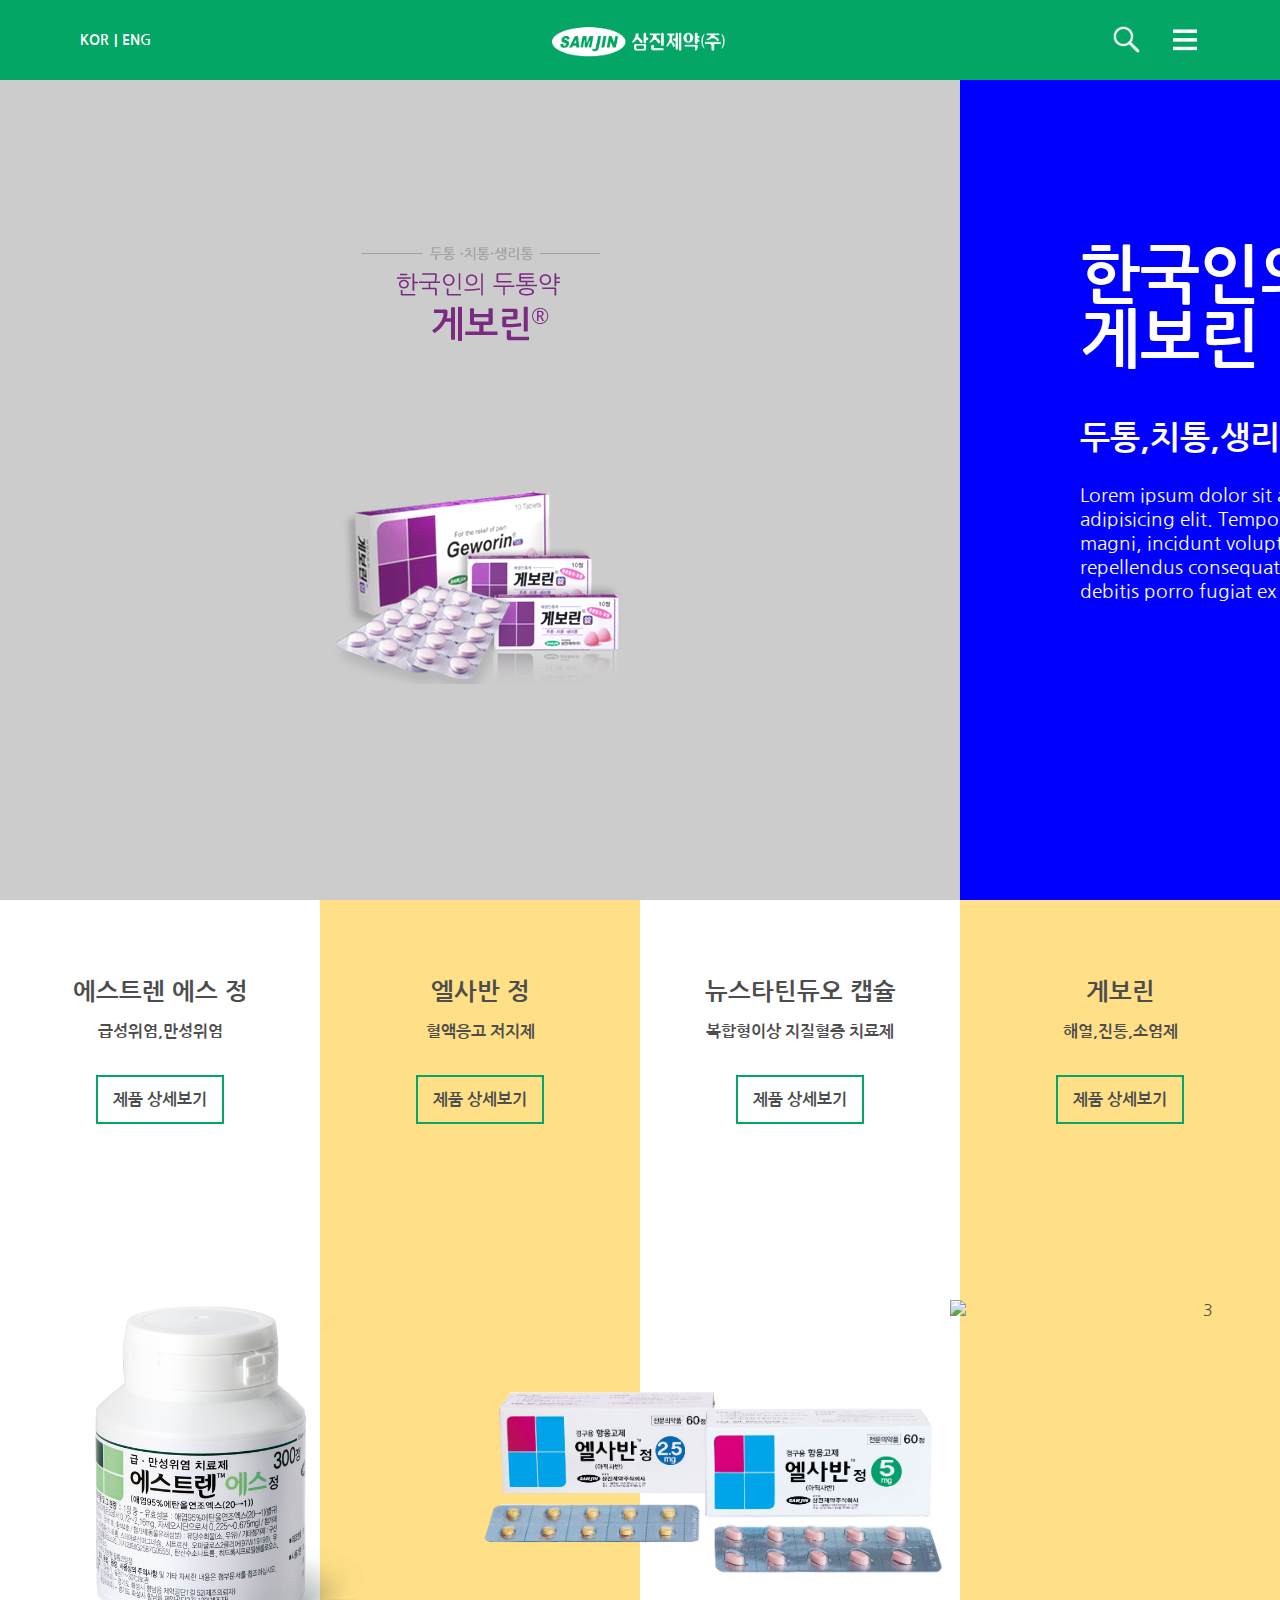
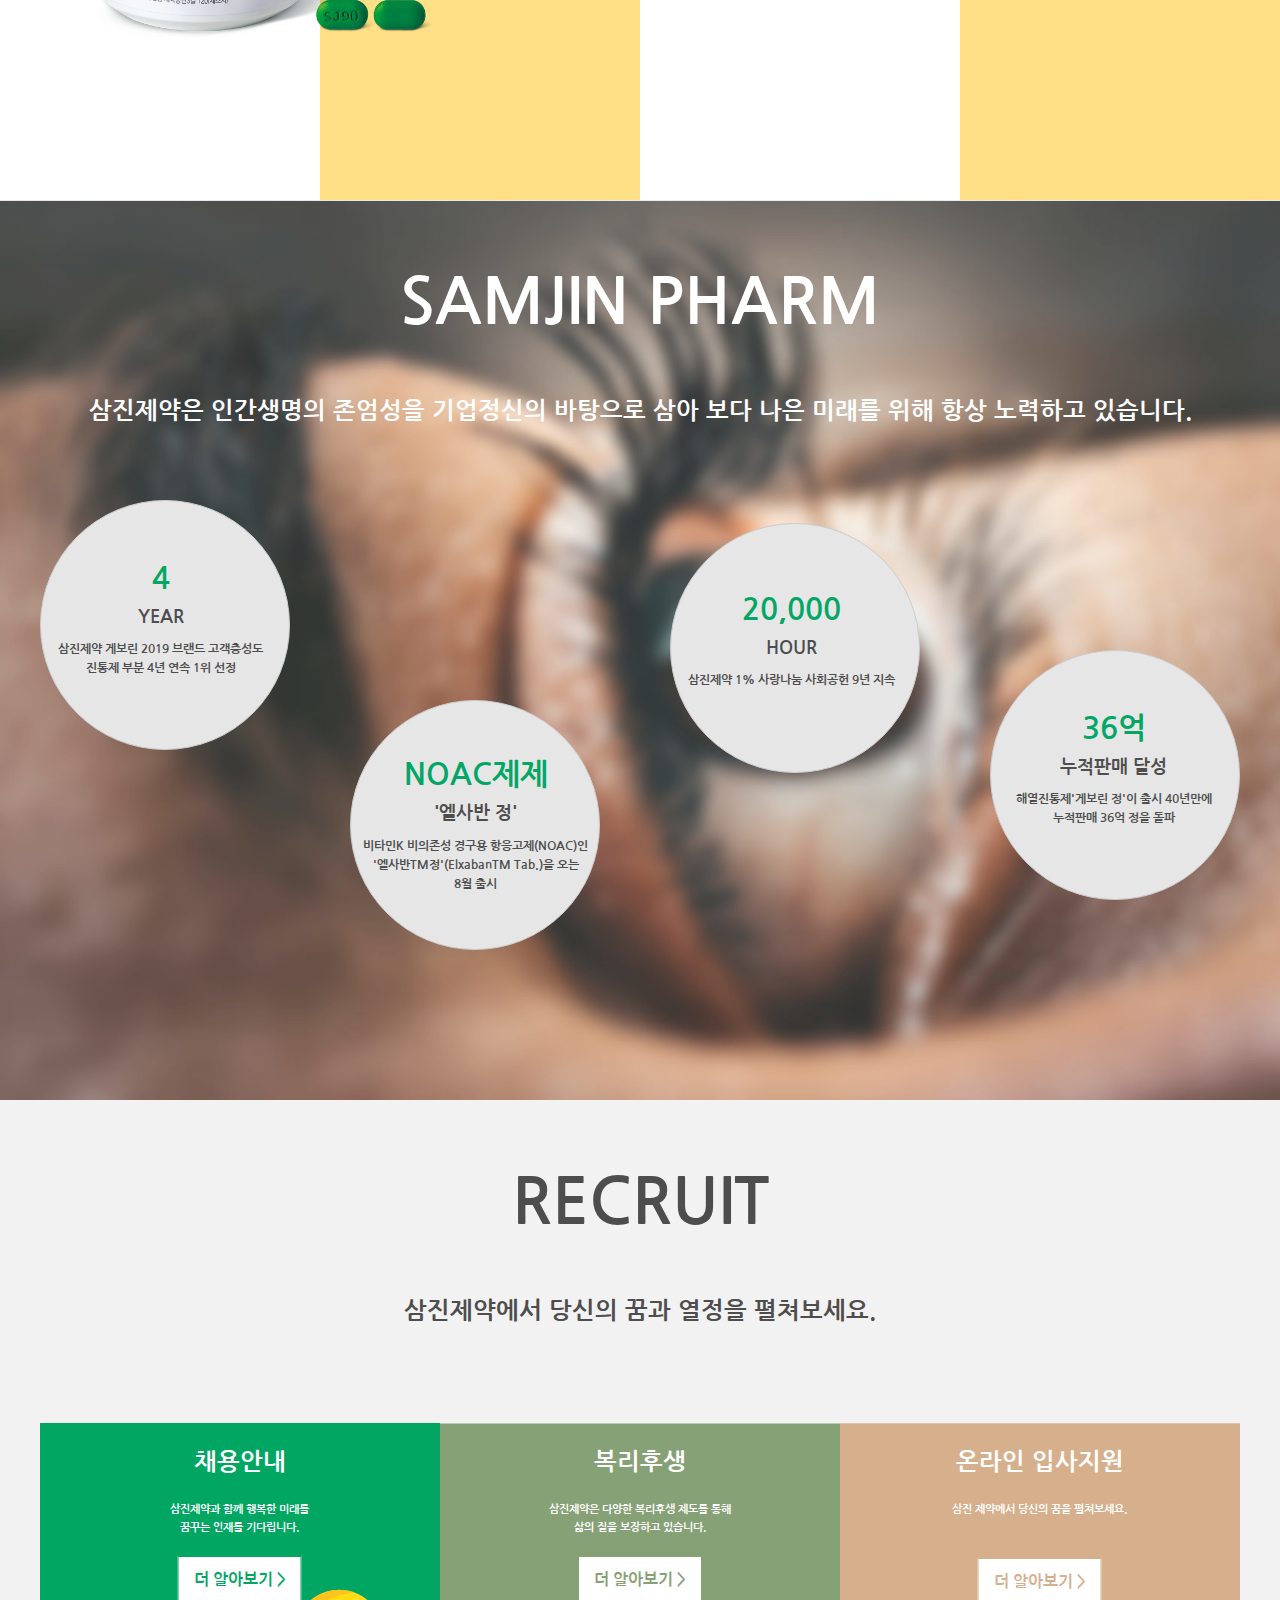
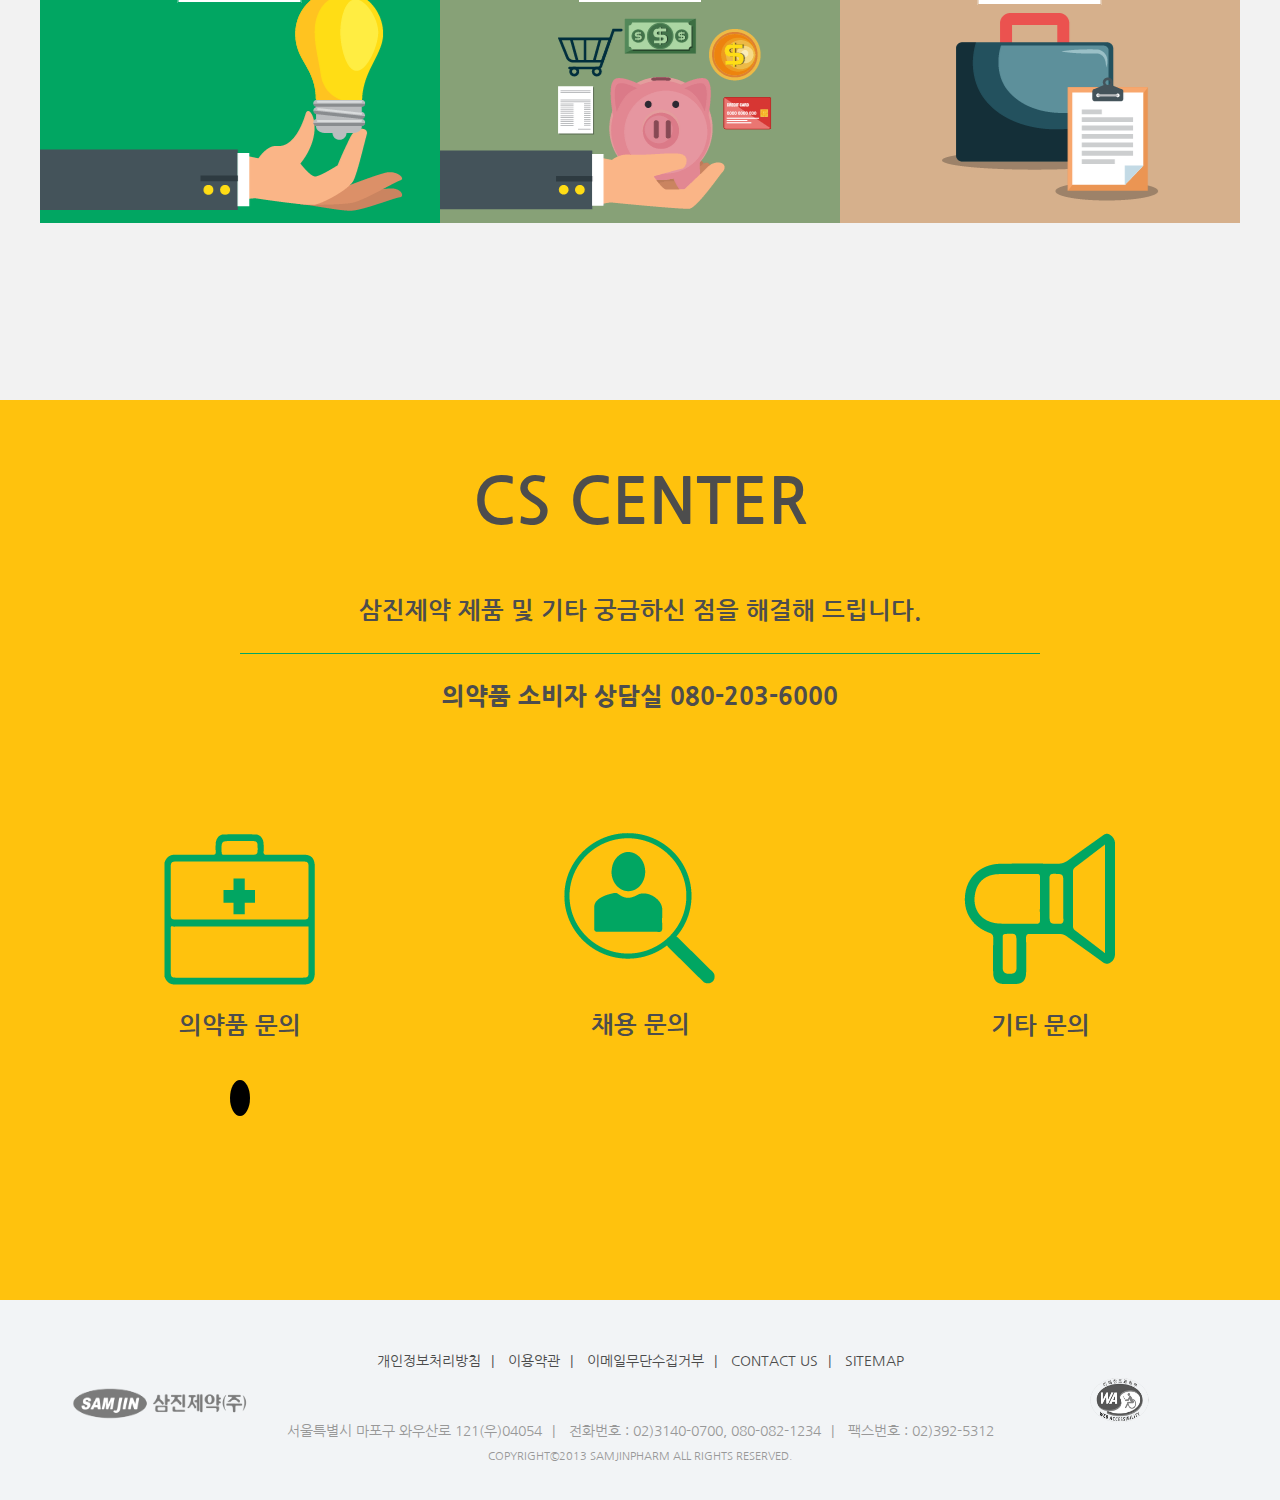
==== index.html @ c2581b31 "Add files via upload" ====
<!DOCTYPE html>
<html lang="en">

<head>
    <meta charset="UTF-8">
    <meta name="viewport" content="width=device-width, initial-scale=1.0">
    <meta http-equiv="X-UA-Compatible" content="ie=edge">
    <title>index.html</title>
    <!-- google font -->
    <link href="https://fonts.googleapis.com/css?family=Nanum+Gothic|Noto+Sans|Noto+Sans+KR&display=swap"
        rel="stylesheet">
    <!-- 외부 CSS -->
    <link rel="stylesheet" href="css/style.css">
    <link rel="stylesheet" href="css/bxslider.css">
    <!-- 제이쿼리 라이브러리 -->
    <script src="https://cdnjs.cloudflare.com/ajax/libs/jquery/3.4.1/jquery.min.js"></script>
    <!-- main.js -->
    <script src="js/main.js"></script>
    <!-- BX Slider -->
    <link rel="stylesheet" href="https://cdn.jsdelivr.net/bxslider/4.2.12/jquery.bxslider.css">
    <script src="https://cdn.jsdelivr.net/bxslider/4.2.12/jquery.bxslider.min.js"></script>
</head>

<body>
    <!-- header & nav -->
    <header>
        <a href="index.html"><img src="images/header-logo.png" alt="logo"></a>
        <button class="menu-btn"><img src="images/menu-icon.png" alt=""></button>
        <button class="find-btn">
           <img src="images/find.png" alt="find">
        </button>
        <ul class="lang">
            <li><a href="#">KOR</a><span>|</span></li>
            <li><a href="#">ENG</a></li>
        </ul>
    </header>
    <div class="searchtop">
				<p class="searchtop-container">
					<span class="inp">
                        <input 
                        type="text" 
                        name="goods_search_word" 
                        id="goods_search_word" 
                        class="input_txt" 
                        placeholder="검색할 제품명을 입력해 주세요." 
                        onkeyup="enters(function(){ topGoodsSearch(); })"
                        >
                    </span>
					<button class="btn" onclick="topGoodsSearch()">
						<img src="images/search.png" alt="검색" class="img-pc">
					</button>
                    <button class="close" onclick="headSearchFn.close();"><img src="images/close.png" alt="닫기">
                    </button>
				</p>
			</div>
		</div>
    <div class="hold">
        <nav id="main-menu">
            <ul class="depth1">
                <li>
                    <a href="#">기업정보</a>
                    <ul class="depth2">
                        <li><a href="about.html">기업소개</a></li>
                        <li><a href="#">회사연혁</a></li>
                        <li><a href="location.html">위치안내</a></li>
                        <li><a href="#">투자정보</a></li>
                        <li><a href="#">윤리경영</a></li>
                    </ul>
                </li>
                <li>
                    <a href="#">제품정보</a>
                    <ul class="depth2">
                        <li><a href="product.html">제품</a></li>
                        <li><a href="#">신제품소개</a></li>
                        <li><a href="#">효능별제품안내</a></li>
                    </ul>
                </li>
                <li>
                    <a href="#">연구개발</a>
                    <ul class="depth2">
                        <li><a href="#">연구소 소개</a></li>
                        <li><a href="#">연구소 조직</a></li>
                        <li><a href="#">R&D비전</a></li>
                        <li><a href="#">R&D Pipeline</a></li>
                        <li><a href="#">주요연구성과</a></li>
                    </ul>
                </li>
                <li>
                    <a href="#">인재채용</a>
                    <ul class="depth2">
                        <li><a href="#">채용제도</a></li>
                        <li><a href="#">채용뉴스</a></li>
                        <li><a href="#">입사지원</a></li>
                        <li><a href="#">입사지원도우미</a></li>
                        <li><a href="#">전형결과확인</a></li>
                    </ul>
                </li>
                <li>
                    <a href="#">고객센터</a>
                    <ul class="depth2">
                        <li><a href="#">FAQ</a></li>
                        <li><a href="customer.html">고객지원센터</a></li>
                        <li><a href="#">뉴스</a></li>
                        <li><a href="#">공지사항</a></li>
                    </ul>
                </li>
            </ul>
        </nav>
    </div>
    <section id="visual">
        <div class="slider">
          <div>
            <div class="left1">
                <div class="top-img1">
                    <img src="images/게보린txt.png" alt="1">
                </div>
                <div class="bottom-img1">
                    <img src="images/게보린.png" alt="2">
                </div>
            </div>
            <div class="right1">
                <div class="right1-txt1">
                <h1>한국인의 두통약 게보린</h1>
                <h2>두통,치통,생리통</h2>
                <p>Lorem ipsum dolor sit amet consectetur   <br> adipisicing elit. Tempore a dolores consequuntur <br>magni, incidunt voluptatem qui excepturi quos<br> repellendus consequatur officia delectus <br>debitis porro fugiat ex totam aliquam at vel?</p>
                </div>
            </div>
          </div>
          <div>
            <div class="left2">
                <div class="top-img2">
                <img src="images/게보린txt.png" alt="1">
                </div>
                <div class="bottom-img2">
                <img src="images/게보린.png" alt="2">
                </div>
            </div>
            <div class="right2">
                <div class="right2-txt2">
                <h1>한국인의 두통약 게보린</h1>
                <h2>두통,치통,생리통</h2>
                <p>Lorem ipsum dolor sit amet consectetur   <br> adipisicing elit. Tempore a dolores consequuntur <br>magni, incidunt voluptatem qui excepturi quos<br> repellendus consequatur officia delectus <br>debitis porro fugiat ex totam aliquam at vel?</p>
                </div>
            </div>
          </div>
          <div>
            
          </div>
        </div>
      </section>

    <!-- content1 -->

    <section id="content1">
        <div class="content1-item1">
            <h4>에스트렌 에스 정</h4>
            <p>급성위염,만성위염</p>
            <a href="#">제품 상세보기</a>
            <img src="images/에스트렌 에스 정 제품사진.png" alt="1">
        </div>
        <div class="content1-item2">
            <h4>엘사반 정</h4>
            <p>혈액응고 저지제</p>
            <a href="#">제품 상세보기</a>
            <img src="images/엘사반.png" alt="2">
            <div class="content1-bg"></div>
        </div>
        <div class="content1-item3">
            <h4>뉴스타틴듀오 캡슐</h4>
            <p>복합형이상 지질혈증 치료제</p>
            <a href="#">제품 상세보기</a>
            <img src="images/뉴스타틴듀오 패키지.png" alt="3">
        </div>
        <div class="content1-item4">
            <h4>게보린</h4>
            <p>해열,진통,소염제</p>
            <a href="#">제품 상세보기</a>
            <img src="images/게보린.png" alt="4">
            <div class="content1-bg"></div>
        </div>
    </section>

    <!-- content2 -->

    <div class="content2-bg"></div>
    <section id="content2">
        <h1>SAMJIN PHARM</h1>
        <p>삼진제약은 인간생명의 존엄성을 기업정신의 바탕으로 삼아 보다 나은 미래를 위해 항상 노력하고 있습니다.</p>
        <div class="content2-box1">
            <div class="content2-box1-txt">
                <p class="main-txt">4</p>
                <p class="sub-txt">YEAR</p>
                <p><small>삼진제약 게보린 2019 브랜드 고객충성도<br>
                진통제 부분 4년 연속 1위 선정</small></p>
            </div>
        </div>
        <div class="content2-box2">
            <div class="content2-box2-txt">
                <p class="main-txt">NOAC제제</p>
                <p class="sub-txt">'엘사반 정'</p>
                <p><small>비타민K 비의존성 경구용 항응고제(NOAC)인<br>
                '엘사반TM정'(ElxabanTM Tab.)을 오는<br>
                8월 출시</small></p>
            </div>
        </div>
        <div class="content2-box3">
            <div class="content2-box3-txt">
                <p class="main-txt">20,000</p>
                <p class="sub-txt">HOUR</p>
                <p><small>삼진제약 1% 사랑나눔 사회공헌 9년 지속</small></p>
            </div>
        </div>
        <div class="content2-box4">
            <div class="content2-box4-txt">
                <p class="main-txt">36억</p>
                <p class="sub-txt">누적판매 달성</p>
                <p><small>해열진통제'게보린 정'이 출시 40년만에<br>
                누적판매 36억 정을 돌파</small></p>
            </div>
        </div>
        <!-- <div class="content2-line">
            <p style="width: 300px; top:300px; left: 400px; transform:rotate(-150deg);"><span style="width: 100%;"></span></p>
            <p><span></span></p>
            <p><span></span></p>
        </div> -->
    </section>

    <!-- content3 -->

    <section id="content3">
        <div class="content3-container">
            <h1>RECRUIT</h1>
            <p>삼진제약에서 당신의 꿈과 열정을 펼쳐보세요.</p>
            <div class="content3-box">
                <div class="content3-box1">
                    <div class="content3-box1-bg"></div>
                    <div class="content3-box1-txt">
                        <h3>채용안내</h3>
                        <p>삼진제약과 함께 행복한 미래를<br>
                        꿈꾸는 인재를 기다립니다.</p>
                        <a href="#">더 알아보기 ></a>
                    </div>
                </div>
                <div class="content3-box2">
                    <div class="content3-box2-bg"></div>
                    <div class="content3-box2-txt">
                        <h3>복리후생</h3>
                        <p>삼진제약은 다양한 복리후생 제도를 통해<br>
                        삶의 질을 보장하고 있습니다.</p>
                        <a href="#">더 알아보기 ></a>
                    </div>
                </div>
                <div class="content3-box3">
                    <div class="content3-box3-bg"></div>
                    <div class="content3-box3-txt">
                        <h3>온라인 입사지원</h3>
                        <p>삼진 제약에서 당신의 꿈을 펼쳐보세요.</p>
                        <a href="#">더 알아보기 ></a>
                    </div>
                </div>
            </div>
        </div>
    </section>

    <!-- content4 -->

    <section id="content4">
        <div class="content4-container">
            <h1>CS CENTER</h1>
            <p>삼진제약 제품 및 기타 궁금하신 점을 해결해 드립니다.</p>
            <div class="line"></div>
            <p><strong>의약품 소비자 상담실 080-203-6000</strong></p>
            <div class="content4-icons">
            <div class="content4-icon1">
                <img src="images/content4-img1.png" alt="icon1">
                <h2>의약품 문의</h2>
                <a href="#"></a>
            </div>
            <div class="content4-icon2">
                <img src="images/content4-img2.png" alt="icon2">
                <h2>채용 문의</h2>
                <a href="#"></a>
            </div>
            <div class="content4-icon3">
                <img src="images/content4-img3.png" alt="icon3">
                <h2>기타 문의</h2>
                <a href="#"></a>
            </div>
            </div>
        </div>
    </section>
    <!-- footer -->
    <footer>
        <img class="footer-logo" src="images/footer-logo.png" alt="">
        <div class="footer-link">
            <ul>
                <li><a href="#">개인정보처리방침</a><span>|</span></li>
                <li><a href="#">이용약관</a><span>|</span></li>
                <li><a href="#">이메일무단수집거부</a><span>|</span></li>
                <li><a href="#">CONTACT US</a><span>|</span></li>
                <li><a href="#">SITEMAP</a></li>
            </ul>
            <div class="footer-info">
                <ul>
                    <li>서울특별시 마포구 와우산로 121(우)04054<span>|</span></li>
                    <li>전화번호 : 02)3140-0700, 080-082-1234<span>|</span></li>
                    <li>팩스번호 : 02)392-5312</li>
                </ul>
            </div>
            <p class="footer-copy">COPYRIGHT©2013 SAMJINPHARM ALL RIGHTS RESERVED.</p>
            <img class="footer-web" src="images/web.png" alt="">
    </footer>
    
</body>

</html>
---- css/style.css ----
/* style.css */
/*
font-family: 'Nanum Gothic', sans-serif;
font-family: 'Noto Sans KR', sans-serif;
font-family: 'Noto Sans', sans-serif;
*/
/*
font-color : #4d4d4d;
*/
/*
main-color : #03a665;
sub-color : #ffc20d;
*/

/* 초기화 코드 */
* {
    margin: 0;
    padding: 0;
    box-sizing: border-box;
}
html, body {
    font-family: 'Nanum Gothic', sans-serif;
    font-size: 100%;
    color: #4d4d4d;
    box-sizing: border-box;
    -webkit-font-smoothing: antialiased;
}
ul {
    list-style-type: none;
}
a {
    text-decoration: none;
    color: #4d4d4d;
}

/* header */
header {
    width: 100%;
    height: 80px;
    background: #03a665;
    position: sticky;
    top: 0;
    z-index: 100;
}
header a img {
    position: absolute;
    width: 200px;
    height: 50px;
    left: 50%; top: 15px;
    transform: translateX(-50%);
}
header .find-btn{
    position: absolute;
    right: 140px; top: 25px;
    border: none;
    background: none;
    outline: none;
}
header .find-btn img {
    width: 28px;
    height: 28px;
}
header .menu-btn {
    position: absolute;
    right: 80px; top: 25px;
    border: none;
    background: none;
    outline: none;
}
header .menu-btn img {
    width: 30px;
    height: 30px;
}
header .lang {
    position: absolute;
    top: 50%; left: 80px;
    transform: translateY(-50%);
}
header .lang li {
    font-weight: bold;
    font-size: 14px;
    float: left;
}
header .lang li a {
    color: white;
}

header .lang span {
    padding: 0 5px;
    color: white;
}

/* find 영역 */
.searchtop{
    width: 100%;
    height: 120px;
    opacity: 0;
    height: 0;
    transition: 0.5s;
    overflow: hidden;
    background: #fff;
    position: fixed;
    top: 80px;
    z-index: 99;
    padding: 20px;
}
.searchtop.show{
    opacity: 1;
    height: 120px;
    transition: 0.5s;
}
.searchtop-container{
    position: relative;
    width: 800px;
    height: 80px;
    margin: 0 auto;
    /* border: 1px solid red; */
}
.inp{
    display: inline-block;
    width: 800px;
    height: 80px;
    border: 1px solid #03A665;
    box-sizing: border-box;
}
.inp input{
    width: 600px;
    height: 78px;
    border: none;
    font-size: 1.5em;
    padding-left: 50px;
    outline: none;
}
.btn{
    position: absolute;
    right: 80px; 
    top: 50%; transform: translateY(-50%);
    border: none;
    background: none;
    outline: none;
}
.close{
    position: absolute;
    right: 30px;
    top: 50%; transform: translateY(-50%);
    border: none;
    background: none;
    outline: none;
}
button img{
    width: 30px;
    height: 30px;
}
/* main-menu */

.hold {
    width: 100%;
    height: 300px;
    border-bottom: 1px solid rgba(0,0,0,0.2);
    opacity: 0;
    height: 0;
    transition: 0.5s;
    overflow: hidden;
    background: #fff;
    position: fixed;
    top: 80px;
    z-index: 99;
}
.hold.show {
    /* display: block; */
    opacity: 1;
    height: 300px;
    transition: 0.5s;
    border-bottom: 1px solid rgba(0, 0, 0, 0.2);
}
#main-menu {
    width: 100%;
    height: 80px;
    margin: 0 auto;
    border-bottom: 1px solid rgba(0, 0, 0, 0.2);
}
#main-menu .depth1 {
    width: 1200px;
    height: 80px;
    margin: 0 auto;
    padding-top: 25px;
}
#main-menu .depth1 > li{
    float: left;
    width: 20%;
    height: 80px;
    text-align: center;
    font-weight: bold;
}
#main-menu .depth1 > li > a {
    font-size: 20px;
    font-family: 'Noto Sans KR', sans-serif;
}
#main-menu .depth1 > li > a:hover {
    border-bottom: 2px solid #03a665;
}


#main-menu .depth2 {
    height: 220px;
    margin-top: 25px;
    border-left: 1px solid rgba(0, 0, 0, 0.2);
    border-right: 1px solid rgba(0, 0, 0, 0.2);
}
#main-menu .depth2:nth-child(2) {
    border-right: none;
}
#main-menu .depth1 li:last-child .depth2 {
    border-right: 1px solid rgba(0, 0, 0, 0.2);
}


#main-menu .depth2 li a {
    font-size: 14px;
    font-weight: normal;
    display: block;
    padding: 5px 0;
}
#main-menu .depth2 li:first-child {
    padding-top: 20px;
}
#main-menu .depth2 li a:hover {
    color: #03a665;
    font-weight: bold;
}

/* visual */
#visual{
    position: relative;
    width: 100%;
    height: 820px;
    /* border: 1px solid red; */
}
.slider{
    position: relative;
    width: 1920px;
    height: 820px;
}
.slider div{
    width: 50%;
    height: 820px;
}
/* visual영역 첫번째 div */
.left1{
    position: absolute;
    left: 0; top: 0;
    width: 50%;
    height: 820px;
    background: #ccc;
    text-align: center;
}
.right1{
    position: absolute;
    right: 0; top: 0;
    width: 50%;
    height: 820px;
    background: red;
    text-align: left;
}
.top-img1{
    position: absolute;
    top: 20%; transform: translateY(-20%);
    left: 50%; transform: translateX(-50%);
    animation-duration: 2s;
    animation-name: top-img1;
    animation-direction: alternate;
}
@keyframes top-img1 {
    from {
        left: 40%; transform: translateX(-40%);
      opacity: 0; 
    }
  
    to {
        left: 50%; transform: translateX(-50%);
      opacity: 1;
    }
  }
.bottom-img1{
    position: absolute;
    top: 50%; transform: translateY(-50%);
    left: 50%; transform: translateX(-50%);
    animation-duration: 2s;
    animation-name: bottom-img1;
    animation-direction: alternate;
}
@keyframes bottom-img1 {
    from {
        left: 60%; transform: translateX(-60%);
      opacity: 0; 
    }
  
    to {
        left: 50%; transform: translateX(-50%);
      opacity: 1;
    }
  }
.right1-txt1{
    position: absolute;
    top: 20%; transform: translateY(-20%);
    left: 25%; transform: translateX(-25%);
}
.right1-txt1 h1{
    font-size: 4em;
    color: white;
    margin-bottom: 50px;
    animation-duration: 2s;
    animation-name: right1-txtk1;
    animation-direction: alternate;
}
@keyframes right1-txtk1 {
    from {
        top: 50%; transform: translateY(-50%);
      opacity: 0; 
    }
  
    to {
      opacity: 1;
    }
  }
.right1-txt1 h2{
    font-size: 2em;
    color: white;
    margin-bottom: 30px;
    animation-duration: 2s;
    animation-name: right1-txtk2;
    animation-direction: alternate;
}
@keyframes right1-txtk2 {
    from {
        top: -50%; transform: translateY(50%);
      opacity: 0; 
    }
  
    to {
      opacity: 1;
    }
  }
.right1-txt1 p{
    font-size: 1.2em;
    color: white;
    animation-duration: 2s;
    animation-name: right1-txtk3;
    animation-direction: alternate;
}
@keyframes right1-txtk3 {
    from {
        top: -50%; transform: translateY(50%);
      opacity: 0; 
    }
  
    to {
      opacity: 1;
    }
  }

/* visual영역 2번째 div */
.left2{
    position: absolute;
    left: 0; top: 0;
    width: 50%;
    height: 820px;
    background: #ccc;
    text-align: center;
}
.right2{
    position: absolute;
    right: 0; top: 0;
    width: 50%;
    height: 820px;
    background: blue;
    text-align: left;
}
.top-img2{
    position: absolute;
    top: 20%; transform: translateY(-20%);
    left: 50%; transform: translateX(-50%);
    animation-duration: 2s;
    animation-name: top-img2;
    animation-direction: alternate;
}
@keyframes top-img2 {
    from {
        left: 40%; transform: translateX(-40%);
      opacity: 0; 
    }
  
    to {
        left: 50%; transform: translateX(-50%);
      opacity: 1;
    }
  }
.bottom-img2{
    position: absolute;
    top: 50%; transform: translateY(-50%);
    left: 50%; transform: translateX(-50%);
    animation-duration: 2s;
    animation-name: bottom-img2;
    animation-direction: alternate;
}
@keyframes bottom-img2 {
    from {
        left: 60%; transform: translateX(-60%);
      opacity: 0; 
    }
  
    to {
        left: 50%; transform: translateX(-50%);
      opacity: 1;
    }
  }
.right2-txt2{
    position: absolute;
    top: 20%; transform: translateY(-20%);
    left: 25%; transform: translateX(-25%);
}
.right2-txt2 h1{
    font-size: 4em;
    color: white;
    margin-bottom: 50px;
    animation-duration: 2s;
    animation-name: right2-txtk1;
    animation-direction: alternate;
}
@keyframes right2-txtk1 {
    from {
        top: 50%; transform: translateY(-50%);
      opacity: 0; 
    }
  
    to {
      opacity: 1;
    }
  }
.right2-txt2 h2{
    font-size: 2em;
    color: white;
    margin-bottom: 30px;
    animation-duration: 2s;
    animation-name: right2-txtk2;
    animation-direction: alternate;
}
@keyframes right2-txtk2 {
    from {
        top: -50%; transform: translateY(50%);
      opacity: 0; 
    }
  
    to {
      opacity: 1;
    }
  }
.right2-txt2 p{
    font-size: 1.2em;
    color: white;
    animation-duration: 2s;
    animation-name: right1-txtk3;
    animation-direction: alternate;
}
@keyframes right1-txtk3 {
    from {
        top: -50%; transform: translateY(50%);
      opacity: 0; 
    }
  
    to {
      opacity: 1;
    }
  }
/* content1 */
#content1{
    position: relative;
    display: flex;
    width: 100%;
    height: 900px;
}
#content1 h4{
    font-size: 1.5em;
    margin-bottom: 20px;
}
#content1 p{
    font-weight: bold;
    margin-bottom: 50px;
}
#content1 a{
    border: 2px solid #03A665;
    padding: 15px;
    font-weight: bold;
}
#content1 a:hover{
    background: #03A665;
    color: white;
}
.content1-item1{
    text-align: center;
    width: 25%;
    padding-top: 80px;
}
.content1-item2{
    text-align: center;
    width: 25%;
    padding-top: 80px;
    /* background: #FFC20D; */
}
.content1-item3{
    text-align: center;
    width: 25%;
    padding-top: 80px;
}
.content1-item4{
    text-align: center;
    width: 25%;
    padding-top: 80px;
    /* background: #FFC20D; */
}
#content1 .content1-bg{
    position: absolute;
    background: #FFC20D;
    opacity: 0.5;
    top: 0;
    width: 25%;
    height: 900px;
    z-index: -1;
}
.content1-item1 img{
    position: absolute;
    left: -50px; top: 350px;
    width: 600px;
    transform: scale(1);
    transition: all .3s linear;
}
.content1-item2 img{
    position: absolute;
    left: 460px; top: 450px;
    width: 500px;
    transform: scale(1);
    transition: all .3s linear;
}
.content1-item3 img{
    position: absolute;
    left: 950px; top: 400px;
    width: 500px;
    transform: scale(1);
    transition: all .3s linear;
}
.content1-item4 img{
    position: absolute;
    left: 1500px; top: 470px;
    width: 350px;
    transform: scale(1);
    transition: all .3s linear;
}
.content1-item1 img:hover{
    transform: scale(1.2);
    transition: all .3s linear;
}
.content1-item2 img:hover{
    transform: scale(1.2);
    transition: all .3s linear;
}
.content1-item3 img:hover{
    transform: scale(1.2);
    transition: all .3s linear;
}
.content1-item4 img:hover{
    transform: scale(1.2);
    transition: all .3s linear;
}
/* content2 */
.content2-bg{
    position: absolute;
    background-image: url(../images/content2-img.jpg);
    background-size: cover;
    width: 100%;
    height: 900px;
    opacity: 0.8;
}
#content2{
    position: relative;
    width: 1200px;
    height: 900px;
    margin: 0 auto;
    text-align: center;
}
#content2 h1{
    padding-top: 70px;
    margin-bottom: 65px;
    font-size: 4em;
    color: white;
}
#content2 > p{
    font-size: 1.5em;
    font-weight: bold;
    margin-bottom: 100px;
    color: white;
}
#content2 .main-txt{
    font-size: 30px;
    font-weight: bold;
}
.main-txt{
    color: #03A665;
}
#content2 .sub-txt{
    font-size: 18px;
    margin-bottom: 10px;
    font-weight: bold;
}
#content2 small{
    font-size: 12px;
    margin-top: 20px;
    font-weight: bold;
}
.content2-box1{
    animation-duration: 3s;
    animation-name: slidein1;
    animation-direction: alternate;
    position: absolute;
    width: 250px;
    height: 250px;
    left: 0; top: 300px;
    border: 1px solid #ccc;
    border-radius: 50%;
    transform: scale(1);
    transition: all .3s linear;
    background: rgba(230, 230, 230, 1);
}
@keyframes slidein1 {
    from {
      opacity: 0; 
    }
  
    to {
      opacity: 1;
    }
  }
.content2-box1:hover{
    transform: scale(1.1);
    transition: all .3s linear;
    background-color: #FFC20D;
    color: white;
}
.content2-box2{
    animation-duration: 4s;
    animation-name: slidein2;
    animation-direction: alternate;
    position: absolute;
    width: 250px;
    height: 250px;
    left: 310px; top: 500px;
    border: 1px solid #ccc;
    border-radius: 50%;
    transform: scale(1);
    transition: all .3s linear;
    background: rgba(230, 230, 230, 1);
}
@keyframes slidein2 {
    from {
      opacity: 0; 
    }
  
    to {
      opacity: 1;
    }
  }
.content2-box2:hover{
    transform: scale(1.1);
    transition: all .3s linear;
    background-color: #FFC20D;
    color: white;
}
.content2-box3{
    animation-duration: 6s;
    animation-name: slidein3;
    animation-direction: alternate;
    position: absolute;
    width: 250px;
    height: 250px;
    left: 630px;
    border: 1px solid #ccc;
    border-radius: 50%;
    transform: scale(1);
    transition: all .3s linear;
    background: rgba(230, 230, 230, 1);
}
@keyframes slidein3 {
    from {
      opacity: 0; 
    }
  
    to {
      opacity: 1;
    }
  }
.content2-box3:hover{
    transform: scale(1.1);
    transition: all .3s linear;
    background-color: #FFC20D;
    color: white;
}
.content2-box4{
    animation-duration: 7s;
    animation-name: slidein4;
    animation-direction: alternate;
    position: absolute;
    width: 250px;
    height: 250px;
    left: 950px; top: 450px;
    border: 1px solid #ccc;
    border-radius: 50%;
    transform: scale(1);
    transition: all .3s linear;
    background: rgba(230, 230, 230, 1);
}
@keyframes slidein4 {
    from {
      opacity: 0; 
    }
  
    to {
      opacity: 1;
    }
  }
.content2-box4:hover{
    transform: scale(1.1);
    transition: all .3s linear;
    background-color: #FFC20D;
    color: white;
}
.content2-box1-txt{
    position: absolute;
    top: 45%; transform: translateY(-45%);
    left: 7%;
    line-height: 1.2;
    /* background: #ccc; */
}
.content2-box2-txt{
    position: absolute;
    top: 50%; transform: translateY(-50%);
    left: 5%;
    line-height: 1.2;
    /* background: #ccc; */
}
.content2-box3-txt{
    position: absolute;
    top: 45%; transform: translateY(-45%);
    left: 7%;
    line-height: 1.2;
    /* background: #ccc; */
}
.content2-box4-txt{
    position: absolute;
    top: 45%; transform: translateY(-45%);
    left: 10%;
    line-height: 1.2;
    /* background: #ccc; */
}
.main-txt{
    margin-bottom: 10px;
}
/* #content2 .content2-line p{
    position: absolute;
    height: 1px;
} */
/* content3 */
#content3{
    width: 100%;
    height: 900px;
    background: #F2F2F2;
}
#content3 .content3-container{
    width: 1200px;
    height: 900px;
    margin: 0 auto;
    text-align: center;
}
.content3-container h1{
    padding-top: 70px;
    margin-bottom: 65px;
    font-size: 4em;
    /* color: white; */
}
.content3-container > p{
    font-size: 1.5em;
    font-weight: bold;
    margin-bottom: 100px;
    /* color: white; */
}
.content3-box{
    position: relative;
    width: 1200px;
    margin: 0 auto;
    text-align: center;
    background: #ccc;
}
#content3 h3{
    font-size: 1.5em;
    margin-bottom: 20px;
    color: white;
    font-weight: bold;
}
.content3-box p{
    margin-bottom: 30px;
    font-size: 0.7em;
    color: white;
    font-weight: bold;
}
.content3-box3-txt p{
    margin-bottom: 50px;
}
.content3-box1-txt a{
    padding: 15px;
    border: 1px solid #03A665;
    background: rgba(255, 255, 255, 1);
    color: #03A665;
    font-weight: bold;
}
.content3-box2-txt a{
    padding: 15px;
    border: 1px solid #87A177;
    background: rgba(255, 255, 255, 1);
    color: #87A177;
    font-weight: bold;
}
.content3-box3-txt a{
    padding: 15px;
    border: 1px solid #D6B08C;
    background: rgba(255, 255, 255, 1);
    color: #D6B08C;
    font-weight: bold;
}
.content3-box1-txt a:hover{
    color: white;
    background: #03A665;
    border: 1px solid white;
}
.content3-box2-txt a:hover{
    color: white;
    background: #87A177;
    border: 1px solid white;
}
.content3-box3-txt a:hover{
    color: white;
    background: #D6B08C;
    border: 1px solid white;
}
.content3-box1{
    position: absolute;
    left: 0%;
    width: 33.33%;
    height: 400px;
}
.content3-box2{
    position: absolute;
    left: 33.33%;
    width: 33.33%;
    height: 400px;
}
.content3-box3{
    position: absolute;
    left: 66.66%;
    width: 33.33%;
    height: 400px;
}
.content3-box1-bg{
    width: 100%;
    height: 400px;
    background-image: url('../images/Artboard 17-8.png');
}
.content3-box2-bg{
    width: 100%;
    height: 400px;
    background-image: url('../images/Artboard 17 copy-8.png');
}
.content3-box3-bg{
    width: 100%;
    height: 400px;
    background-image: url('../images/Artboard 17 copy 2-8.png');
}
.content3-box1-txt{
    position: absolute;
    top: 5%; 
    left: 50%; transform: translateX(-50%);
    line-height: 1.6;
}
.content3-box2-txt{
    position: absolute;
    top: 5%; 
    left: 50%; transform: translateX(-50%);
    line-height: 1.6;
}
.content3-box3-txt{
    position: absolute;
    top: 5%; 
    left: 50%; transform: translateX(-50%);
    line-height: 1.6;
}
/* content4 */
#content4{
    width: 100%;
    height: 900px;
    background: #ffc20d;
}
#content4 .content4-container{
    width: 1200px;
    height: 900px;
    margin: 0 auto;
    text-align: center;
}
.content4-container h1{
    padding-top: 70px;
    margin-bottom: 65px;
    font-size: 4em;
    /* color: white; */
}
.content4-container > p{
    font-size: 1.5em;
    font-weight: bold;
    margin-bottom: 30px;
    /* color: white; */
}
.content4-container .line{
    width: 800px;
    margin: 0 auto;
    border-bottom: 1px solid #03A665;
    margin-bottom: 30px;
}
.content4-icons{
    width: 1200px;
    display: flex;
    margin-top: 100px;
}
.content4-icons h2{
    margin-bottom: 50px;
}
.content4-icon1{
    flex: 1;
}
.content4-icon2{
    flex: 1;
}
.content4-icon3{
    flex: 1;
}
.content4-icon1 a{
    width: 20px;
    height: 20px;
    padding: 10px;
    border-radius: 50%;
    background: #000;
}
.content4-icon1 img{
    width: 200px;
}
.content4-icon2 img{
    width: 200px;
}
.content4-icon3 img{
    width: 200px;
}
/* footer */
footer {
    width: 100%;
    height: 200px;
    background: #F2F4F6;
    position: relative;
}
footer .footer-logo {
    position: absolute;
    width: 200px;
    height: 50px;
    left: 60px; top: 50%;
    transform: translateY(-50%);
}
footer .footer-link {
    width: 1200px;
    margin: 0 auto;
    text-align: center;
    padding-top: 50px;
}

footer .footer-link li {
    display: inline-block;
    font-size: 14px;
}
footer .footer-link li a {
    color: #4b4b4b;
}
footer .footer-link span {
    padding: 0 10px;
}
footer .footer-info {
    width: 1200px;
    margin: 0 auto;
    text-align: center;
    padding-top: 50px;
}
footer .footer-info li {
    display: inline-block;
    font-size: 14px;
    color: #989898;
}

footer .footer-info span {
    padding: 0 10px;
}
footer .footer-copy {
    font-size: 11px;
    padding-top: 10px;
    color: #989898;
}
footer .footer-web {
    width: 65px;
    height: 50px;
    position: absolute;
    top: 50%; right: 10%;
    transform: translateY(-50%);
}
---- css/bxslider.css ----
.bx-wrapper {
    position: relative;
    margin-bottom: 60px;
    padding: 0;
    *zoom: 1;
    -ms-touch-action: pan-y;
    touch-action: pan-y;
    border: none !important;
  }
  .bx-wrapper img {
    max-width: 100%;
    display: block;
  }
  .bxslider {
    margin: 0;
    padding: 0;
  }
  ul.bxslider {
    list-style: none;
  }
  .bx-viewport {
    /*fix other elements on the page moving (on Chrome)*/
    -webkit-transform: translatez(0);
  }
  /** THEME
  ===================================*/
  .bx-wrapper {
    -moz-box-shadow: 0 0 5px #ccc;
    -webkit-box-shadow: 0 0 5px #ccc;
    box-shadow: 0 0 5px #ccc;
    border: 5px solid #fff;
    background: #fff;
  }
  .bx-wrapper .bx-pager,
  .bx-wrapper .bx-controls-auto {
    position: absolute;
    bottom: -30px;
    width: 100%;
  }
  /* LOADER */
  .bx-wrapper .bx-loading {
    min-height: 50px;
    background: url('images/bx_loader.gif') center center no-repeat #ffffff;
    height: 100%;
    width: 100%;
    position: absolute;
    top: 0;
    left: 0;
    z-index: 2000;
  }
  /* PAGER */
  .bx-wrapper .bx-pager {
      position: absolute;
      margin-bottom: 100px;
    text-align: center;
    font-size: .85em;
    font-family: Arial;
    font-weight: bold;
    color: #fff;
    padding-top: 20px;
  }
  .bx-wrapper .bx-pager.bx-default-pager a {
    background: #fff;
    text-indent: -9999px;
    display: block;
    width: 10px;
    height: 10px;
    margin: 0 5px;
    outline: 0;
    -moz-border-radius: 5px;
    -webkit-border-radius: 5px;
    border-radius: 5px;
  }
  .bx-wrapper .bx-pager.bx-default-pager a:hover,
  .bx-wrapper .bx-pager.bx-default-pager a.active,
  .bx-wrapper .bx-pager.bx-default-pager a:focus {
    background: #000;
  }
  .bx-wrapper .bx-pager-item,
  .bx-wrapper .bx-controls-auto .bx-controls-auto-item {
    display: inline-block;
    vertical-align: bottom;
    *zoom: 1;
    *display: inline;
  }
  .bx-wrapper .bx-pager-item {
    font-size: 0;
    line-height: 0;
  }
  /* DIRECTION CONTROLS (NEXT / PREV) */
  .bx-wrapper .bx-prev {
    left: 10px;
    background: url('images/controls.png') no-repeat 0 -32px;
  }
  .bx-wrapper .bx-prev:hover,
  .bx-wrapper .bx-prev:focus {
    background-position: 0 0;
  }
  .bx-wrapper .bx-next {
    right: 10px;
    background: url('images/controls.png') no-repeat -43px -32px;
  }
  .bx-wrapper .bx-next:hover,
  .bx-wrapper .bx-next:focus {
    background-position: -43px 0;
  }
  .bx-wrapper .bx-controls-direction a {
    position: absolute;
    top: 50%;
    margin-top: -16px;
    outline: 0;
    width: 32px;
    height: 32px;
    text-indent: -9999px;
    z-index: 9999;
  }
  .bx-wrapper .bx-controls-direction a.disabled {
    display: none;
  }
  /* AUTO CONTROLS (START / STOP) */
  .bx-wrapper .bx-controls-auto {
    text-align: center;
  }
  .bx-wrapper .bx-controls-auto .bx-start {
    display: block;
    text-indent: -9999px;
    width: 10px;
    height: 11px;
    outline: 0;
    background: url('images/controls.png') -86px -11px no-repeat;
    margin: 0 3px;
  }
  .bx-wrapper .bx-controls-auto .bx-start:hover,
  .bx-wrapper .bx-controls-auto .bx-start.active,
  .bx-wrapper .bx-controls-auto .bx-start:focus {
    background-position: -86px 0;
  }
  .bx-wrapper .bx-controls-auto .bx-stop {
    display: block;
    text-indent: -9999px;
    width: 9px;
    height: 11px;
    outline: 0;
    background: url('images/controls.png') -86px -44px no-repeat;
    margin: 0 3px;
  }
  .bx-wrapper .bx-controls-auto .bx-stop:hover,
  .bx-wrapper .bx-controls-auto .bx-stop.active,
  .bx-wrapper .bx-controls-auto .bx-stop:focus {
    background-position: -86px -33px;
  }
  /* PAGER WITH AUTO-CONTROLS HYBRID LAYOUT */
  .bx-wrapper .bx-controls.bx-has-controls-auto.bx-has-pager .bx-pager {
    text-align: left;
    width: 80%;
  }
  .bx-wrapper .bx-controls.bx-has-controls-auto.bx-has-pager .bx-controls-auto {
    right: 0;
    width: 35px;
  }
  /* IMAGE CAPTIONS */
  .bx-wrapper .bx-caption {
    position: absolute;
    bottom: 0;
    left: 0;
    background: #666;
    background: rgba(80, 80, 80, 0.75);
    width: 100%;
  }
  .bx-wrapper .bx-caption span {
    color: #fff;
    font-family: Arial;
    display: block;
    font-size: .85em;
    padding: 10px;
  }
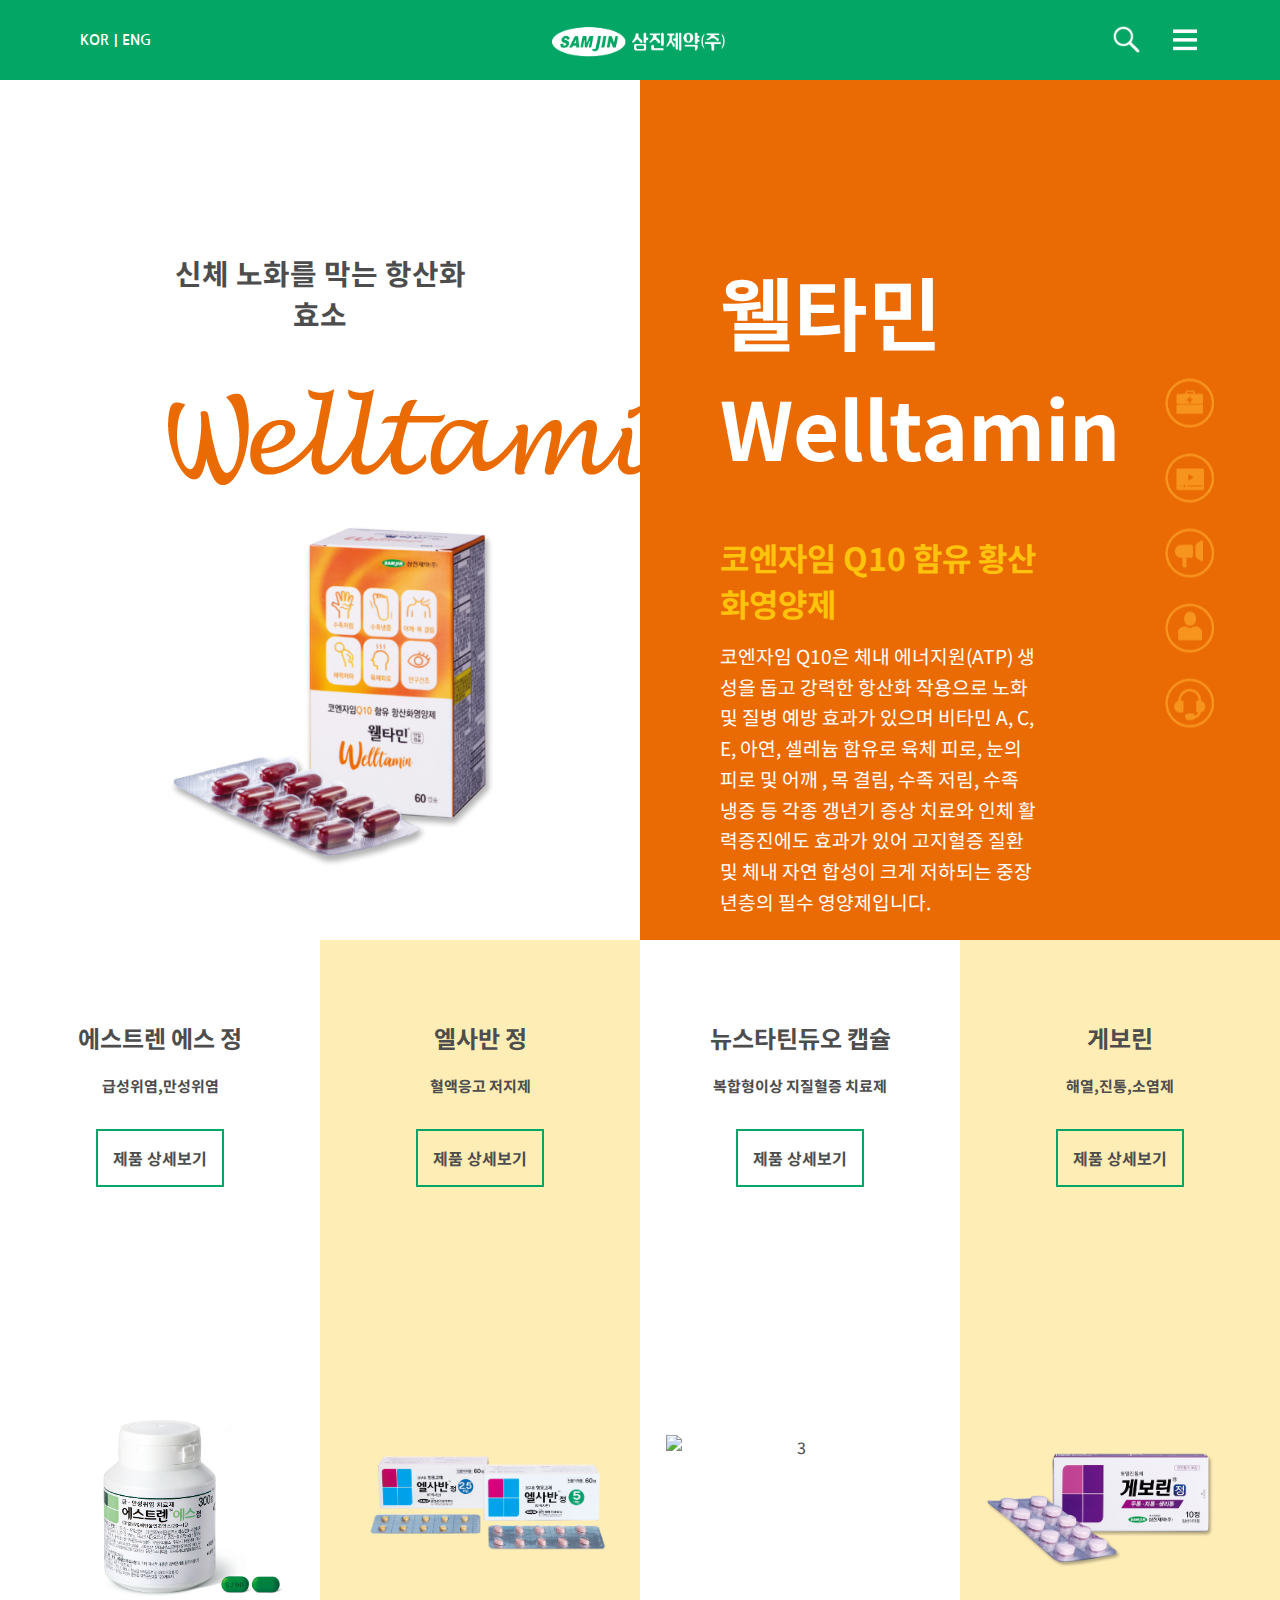
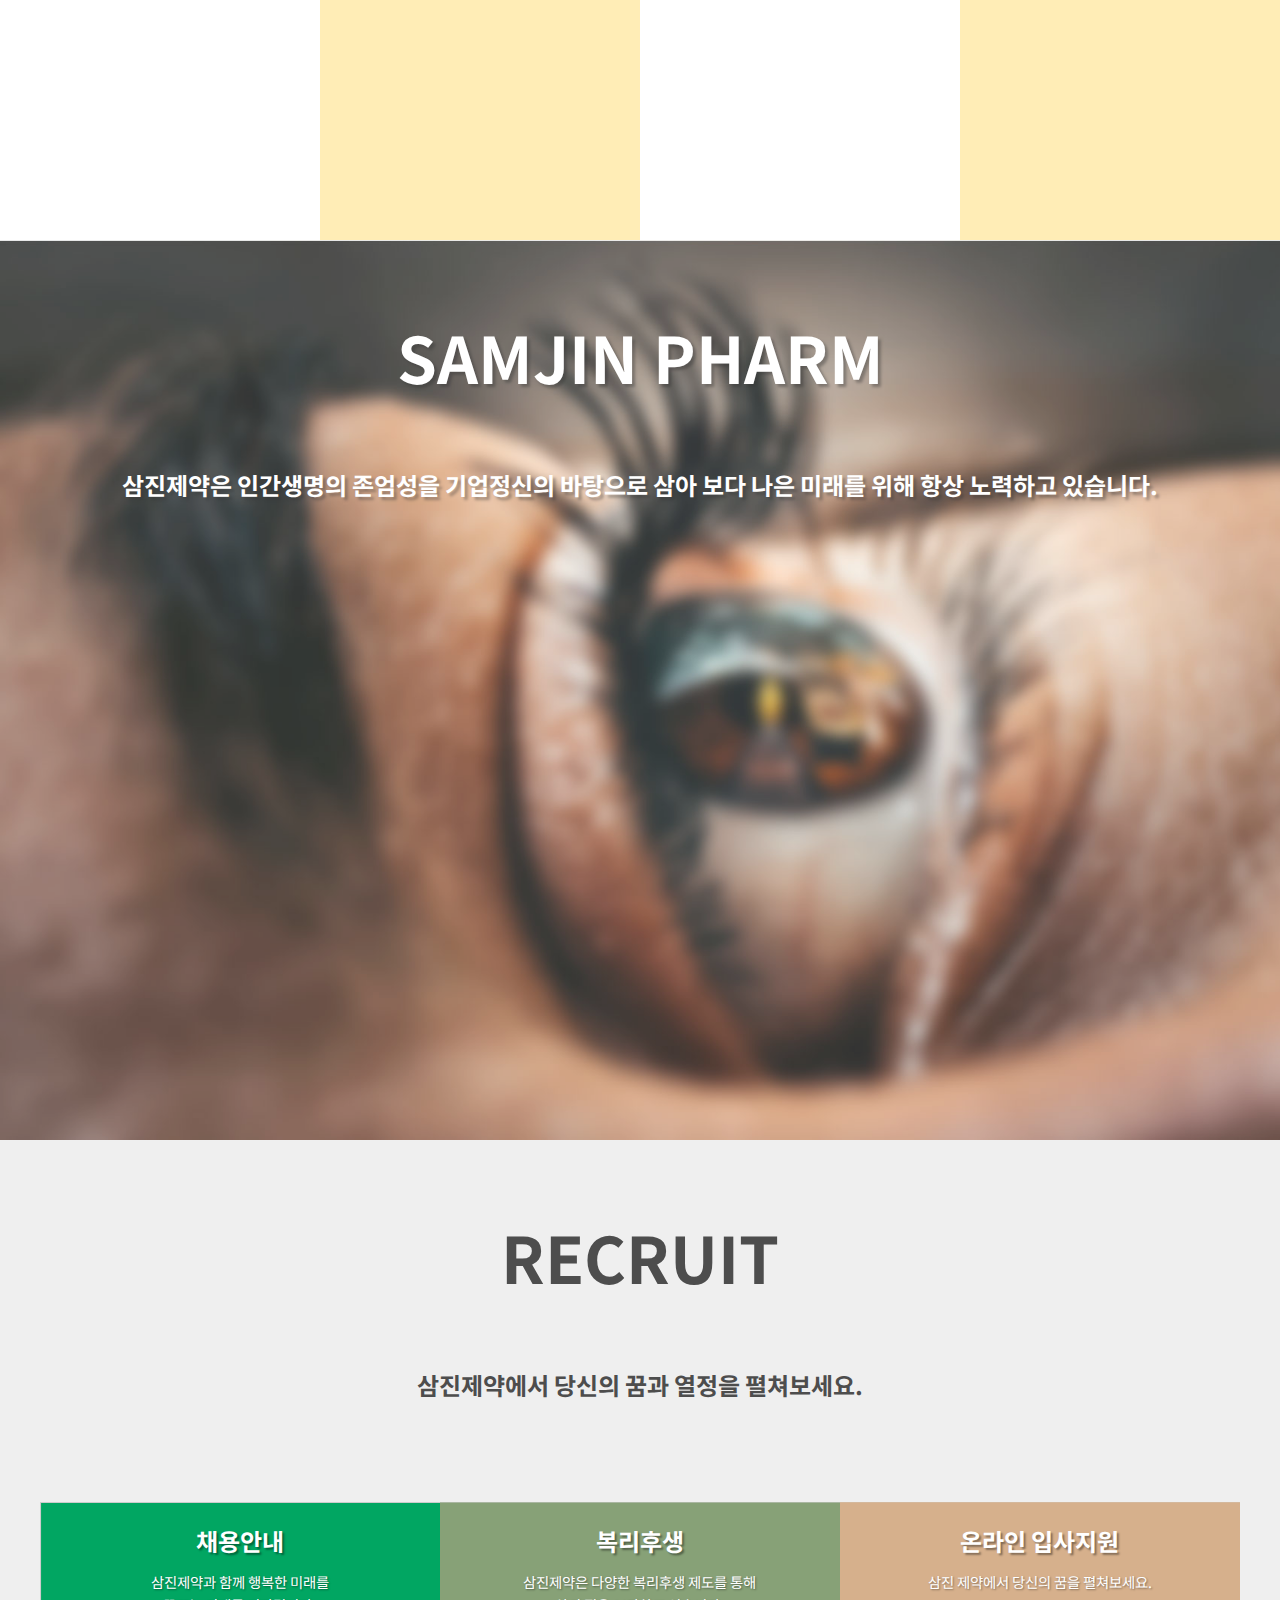
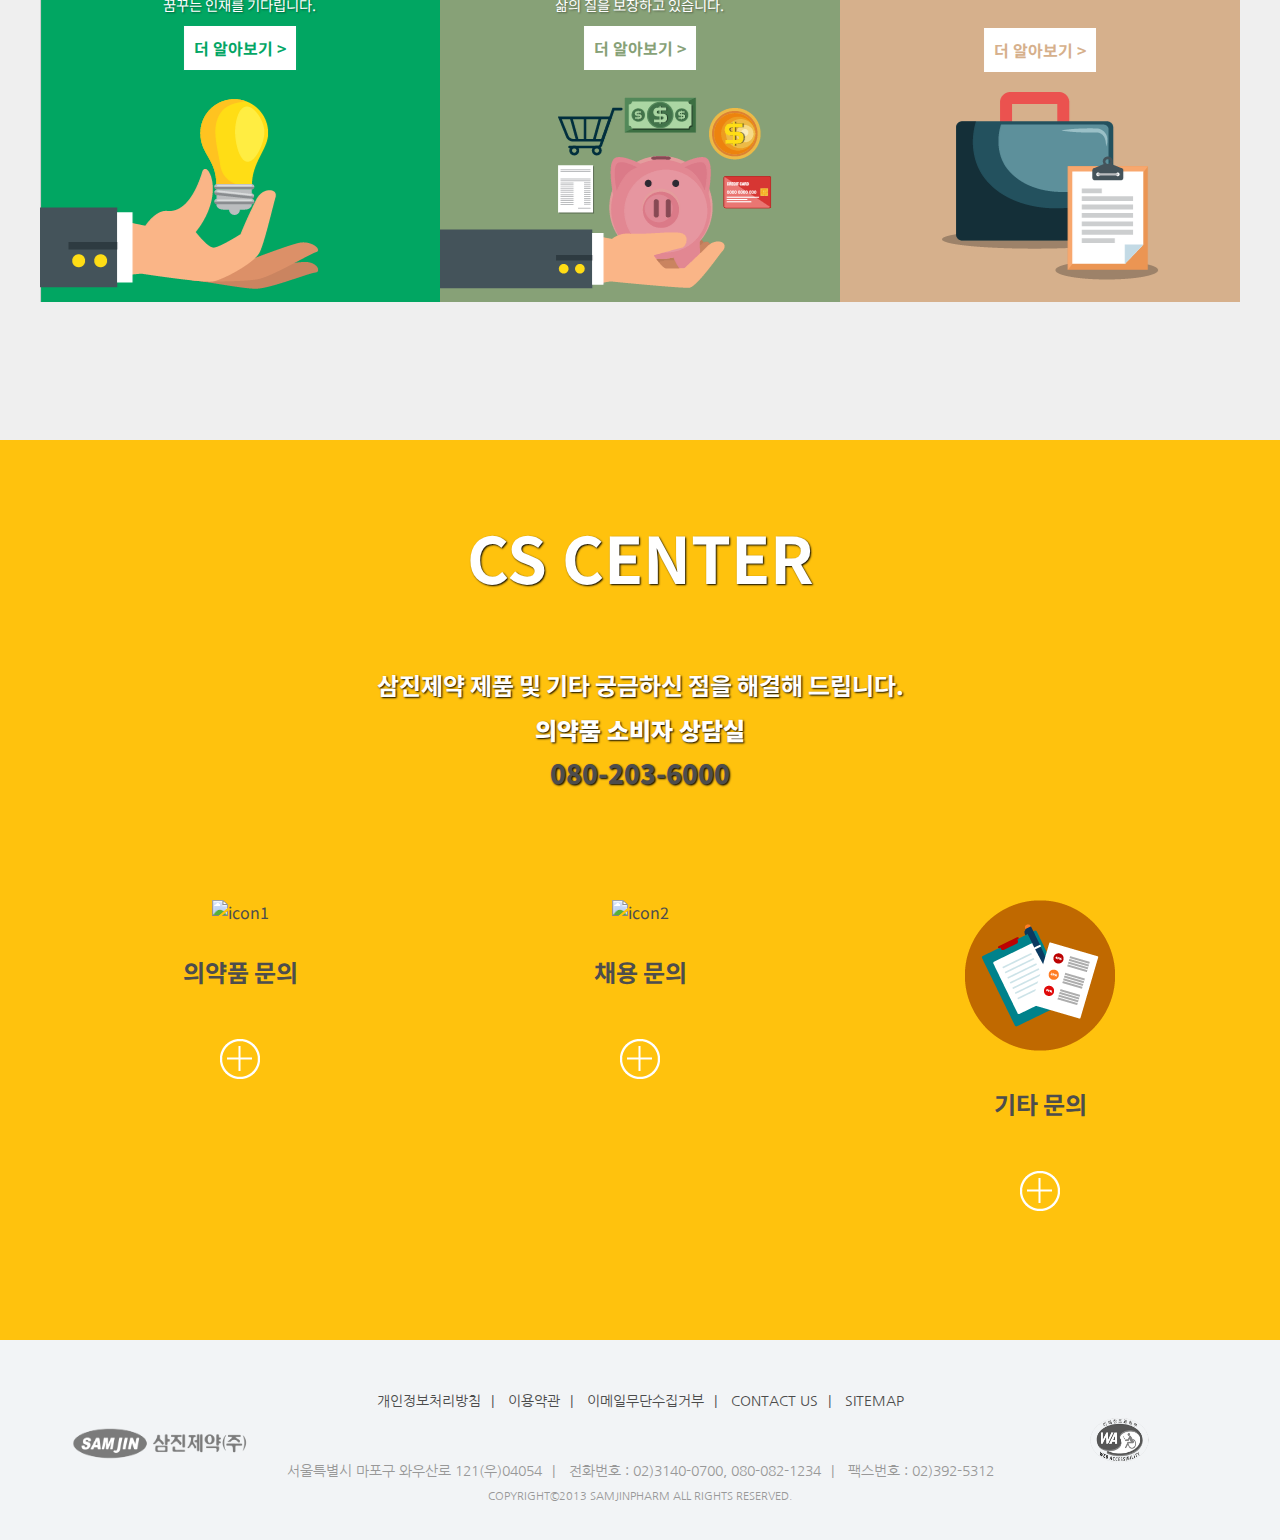
==== commit 94c923bf: "Add files via upload" ====
--- a/index.html
+++ b/index.html
@@ -22,38 +22,36 @@
 </head>
 
 <body>
-    <!-- header & nav -->
+    <!-- header & nav-icon -->
     <header>
-        <a href="index.html"><img src="images/header-logo.png" alt="logo"></a>
+        <a href="index.html"><img src="images/header-logo.png" alt="logo" class="logo"></a>
         <button class="menu-btn"><img src="images/menu-icon.png" alt=""></button>
         <button class="find-btn">
-           <img src="images/find.png" alt="find">
+            <img src="images/find.png" alt="find">
         </button>
         <ul class="lang">
             <li><a href="#">KOR</a><span>|</span></li>
             <li><a href="#">ENG</a></li>
-        </ul>
+        </ul>    
     </header>
+
+    <!-- search-icon -->
     <div class="searchtop">
-				<p class="searchtop-container">
-					<span class="inp">
-                        <input 
-                        type="text" 
-                        name="goods_search_word" 
-                        id="goods_search_word" 
-                        class="input_txt" 
-                        placeholder="검색할 제품명을 입력해 주세요." 
-                        onkeyup="enters(function(){ topGoodsSearch(); })"
-                        >
-                    </span>
-					<button class="btn" onclick="topGoodsSearch()">
-						<img src="images/search.png" alt="검색" class="img-pc">
-					</button>
-                    <button class="close" onclick="headSearchFn.close();"><img src="images/close.png" alt="닫기">
-                    </button>
-				</p>
-			</div>
-		</div>
+        <p class="searchtop-container">
+            <span class="inp">
+                <input type="text" name="goods_search_word" id="goods_search_word" class="input_txt"
+                    placeholder="검색할 제품명을 입력해 주세요." onkeyup="enters(function(){ topGoodsSearch(); })">
+            </span>
+            <button class="btn" onclick="topGoodsSearch()">
+                <img src="images/search.png" alt="검색" class="img-pc">
+            </button>
+            <button class="close" onclick="headSearchFn.close();"><img src="images/close.png" alt="닫기">
+            </button>
+        </p>
+    </div>
+    </div>
+
+    <!-- main-menu -->
     <div class="hold">
         <nav id="main-menu">
             <ul class="depth1">
@@ -107,50 +105,79 @@
             </ul>
         </nav>
     </div>
+
+    <!-- visual -->
     <section id="visual">
         <div class="slider">
-          <div>
-            <div class="left1">
-                <div class="top-img1">
-                    <img src="images/게보린txt.png" alt="1">
-                </div>
-                <div class="bottom-img1">
-                    <img src="images/게보린.png" alt="2">
-                </div>
-            </div>
-            <div class="right1">
-                <div class="right1-txt1">
-                <h1>한국인의 두통약 게보린</h1>
-                <h2>두통,치통,생리통</h2>
-                <p>Lorem ipsum dolor sit amet consectetur   <br> adipisicing elit. Tempore a dolores consequuntur <br>magni, incidunt voluptatem qui excepturi quos<br> repellendus consequatur officia delectus <br>debitis porro fugiat ex totam aliquam at vel?</p>
-                </div>
-            </div>
-          </div>
-          <div>
-            <div class="left2">
-                <div class="top-img2">
-                <img src="images/게보린txt.png" alt="1">
-                </div>
-                <div class="bottom-img2">
-                <img src="images/게보린.png" alt="2">
-                </div>
-            </div>
-            <div class="right2">
-                <div class="right2-txt2">
-                <h1>한국인의 두통약 게보린</h1>
-                <h2>두통,치통,생리통</h2>
-                <p>Lorem ipsum dolor sit amet consectetur   <br> adipisicing elit. Tempore a dolores consequuntur <br>magni, incidunt voluptatem qui excepturi quos<br> repellendus consequatur officia delectus <br>debitis porro fugiat ex totam aliquam at vel?</p>
-                </div>
-            </div>
-          </div>
-          <div>
-            
-          </div>
-        </div>
-      </section>
+            <div>
+                <div class="left1">
+                    <div class="left1-top-txt1">
+                        <h1>머리가 아플 땐 <br>
+                            한국인의 두통약 <span> "</span> <strong>게보린</strong><span> "</span></h1>
+                    </div>
+                    <div class="left1-bottom-img1">
+                        <img src="images/게보린.png" alt="2">
+                    </div>
+                </div>
+                <div class="right1">
+                    <div class="right1-txt1">
+                        <h1>SINCE 1968</h1>
+                        <h2>삼진제약, 창립 51주년</h2>
+                        <p>삼진제약은 1968년 창업 이래 반세기 동안 인간의 행복한 삶을 위하여 신약개발과 연구에 각고의 노력을 해왔습니다. 대표 품목인 누적판매 36억을 돌파한 게보린을 비롯하여 뉴라세탐, 바메딘 등을 토아여 인류의 건강증진에 이바지 했을 뿐만 아니라 제약업계의 한 축으로도 성장할 수 있었습니다. 더 나아가 오송 원료공장 준공 및 판교 연구소 확장이전 등을 통한 우수 연구인력 확보를 바탕으로 에이즈예방제 및 경구용 안구건조증치료제 등의 신약 개발을 위해 전 임직원이 끊임없이 전진해 나가고 있습니다.
+                            </p>
+                    </div>
+                </div>
+            </div>
+            <div>
+                <div class="left2">
+                    <div class="left2-top-txt1">
+                        <h1>트레스탄 
+                           <strong> 츄 </strong>
+                            정
+                        </h1>
+                        <h2>식욕부진 · 성장부진</h2>
+                    </div>
+                    <div class="left2-bottom-img1">
+                        <img src="images/visual2.png" alt="2">
+                    </div>
+                </div>
+                <div class="right2">
+                    <div class="right2-txt2">
+                        <h1>씹어서 먹는 식욕 촉진제</h1>
+                        <h2>'트레스탄 츄'</h2>
+                        <p>캡슐을 삼키기 어려워하는 소아나 성인을 위해 씹어먹는 형태로 개발된 식욕 촉진제 입니다.
+                        거부감 없는 딸기 맛으로 식욕이 떨어진 소아나 성인이 쉽게 먹을 수 있으며 질환,질병
+                        등으로 식욕 부진한 환자의 식욕을 촉진하고 균형 잡힌 영양 공급을 돕습니다.
+                                </p>
+                    </div>
+                </div>
+            </div>
+            <div>
+                <div class="left3">
+                    <div class="left3-top-txt1">
+                        <h1>신체 노화를 막는 항산화 효소</h1>
+                        <img src="images/Artboard 29.png" alt="">
+                    </div>
+                    <div class="left3-bottom-img1">
+                        <img src="images/visual3.png" alt="2">
+                    </div>
+                </div>
+                <div class="right3">
+                    <div class="right3-txt2">
+                        <h1>웰타민 Welltamin</h1>
+                        <h2>코엔자임 Q10 함유 황산화영양제</h2>
+                        <p>코엔자임 Q10은 체내 에너지원(ATP) 생성을 돕고 강력한 항산화 작용으로 노화 및 질병 
+                        예방 효과가 있으며 비타민 A, C, E, 아연, 셀레늄 함유로 육체 피로, 눈의 피로 및 어깨
+                        , 목 결림, 수족 저림, 수족 냉증 등 각종 갱년기 증상 치료와 인체 활력증진에도 효과가 
+                        있어 고지혈증 질환 및 체내 자연 합성이 크게 저하되는 중장년층의 필수 영양제입니다.
+                        </p>
+                    </div>
+                </div>
+            </div>
+        </div>
+    </section>
 
     <!-- content1 -->
-
     <section id="content1">
         <div class="content1-item1">
             <h4>에스트렌 에스 정</h4>
@@ -163,7 +190,6 @@
             <p>혈액응고 저지제</p>
             <a href="#">제품 상세보기</a>
             <img src="images/엘사반.png" alt="2">
-            <div class="content1-bg"></div>
         </div>
         <div class="content1-item3">
             <h4>뉴스타틴듀오 캡슐</h4>
@@ -176,141 +202,173 @@
             <p>해열,진통,소염제</p>
             <a href="#">제품 상세보기</a>
             <img src="images/게보린.png" alt="4">
-            <div class="content1-bg"></div>
         </div>
     </section>
 
     <!-- content2 -->
-
-    <div class="content2-bg"></div>
     <section id="content2">
-        <h1>SAMJIN PHARM</h1>
-        <p>삼진제약은 인간생명의 존엄성을 기업정신의 바탕으로 삼아 보다 나은 미래를 위해 항상 노력하고 있습니다.</p>
-        <div class="content2-box1">
-            <div class="content2-box1-txt">
-                <p class="main-txt">4</p>
-                <p class="sub-txt">YEAR</p>
-                <p><small>삼진제약 게보린 2019 브랜드 고객충성도<br>
-                진통제 부분 4년 연속 1위 선정</small></p>
-            </div>
-        </div>
-        <div class="content2-box2">
-            <div class="content2-box2-txt">
-                <p class="main-txt">NOAC제제</p>
-                <p class="sub-txt">'엘사반 정'</p>
-                <p><small>비타민K 비의존성 경구용 항응고제(NOAC)인<br>
-                '엘사반TM정'(ElxabanTM Tab.)을 오는<br>
-                8월 출시</small></p>
-            </div>
-        </div>
-        <div class="content2-box3">
-            <div class="content2-box3-txt">
-                <p class="main-txt">20,000</p>
-                <p class="sub-txt">HOUR</p>
-                <p><small>삼진제약 1% 사랑나눔 사회공헌 9년 지속</small></p>
-            </div>
-        </div>
-        <div class="content2-box4">
-            <div class="content2-box4-txt">
-                <p class="main-txt">36억</p>
-                <p class="sub-txt">누적판매 달성</p>
-                <p><small>해열진통제'게보린 정'이 출시 40년만에<br>
-                누적판매 36억 정을 돌파</small></p>
-            </div>
-        </div>
-        <!-- <div class="content2-line">
-            <p style="width: 300px; top:300px; left: 400px; transform:rotate(-150deg);"><span style="width: 100%;"></span></p>
-            <p><span></span></p>
-            <p><span></span></p>
-        </div> -->
+        <div class="contents2-container">
+            <h1>SAMJIN PHARM</h1>
+            <p>삼진제약은 인간생명의 존엄성을 기업정신의 바탕으로 삼아 보다 나은 미래를 위해 항상 노력하고 있습니다.</p>
+            <div class="content2-box1">
+                <div class="content2-box1-txt">
+                    <p class="main-txt">4</p>
+                    <p class="sub-txt">YEAR</p>
+                    <p><small>삼진제약 게보린 2019 브랜드 고객충성도<br>
+                            진통제 부분 4년 연속 1위 선정</small></p>
+                </div>
+            </div>
+            <div class="content2-box2">
+                <div class="content2-box2-txt">
+                    <p class="main-txt">NOAC제제</p>
+                    <p class="sub-txt">'엘사반 정'</p>
+                    <p><small>비타민K 비의존성 경구용 항응고제(NOAC)인<br>
+                            '엘사반TM정'(ElxabanTM Tab.)을 오는<br>
+                            8월 출시</small></p>
+                </div>
+            </div>
+            <div class="content2-box3">
+                <div class="content2-box3-txt">
+                    <p class="main-txt">20,000</p>
+                    <p class="sub-txt">HOUR</p>
+                    <p><small>삼진제약 1% 사랑나눔 사회공헌 9년 지속</small></p>
+                </div>
+            </div>
+            <div class="content2-box4">
+                <div class="content2-box4-txt">
+                    <p class="main-txt">36억</p>
+                    <p class="sub-txt">누적판매 달성</p>
+                    <p><small>해열진통제'게보린 정'이 출시 40년만에<br>
+                            누적판매 36억 정을 돌파</small></p>
+                </div>
+            </div>
+        </div> <!-- end-contents-container -->
+    </section> <!-- end-conetents -->
+
+        <!-- content3 -->
+
+        <section id="content3">
+            <div class="content3-container">
+                <h1>RECRUIT</h1>
+                <p>삼진제약에서 당신의 꿈과 열정을 펼쳐보세요.</p>
+                <div class="content3-box">
+                    <div class="content3-box1">
+                        <!-- <div class="content3-box1-bg"></div> -->
+                        <div class="content3-box1-txt">
+                            <h3>채용안내</h3>
+                            <p>삼진제약과 함께 행복한 미래를<br>
+                                꿈꾸는 인재를 기다립니다.</p>
+                            <a href="#">더 알아보기 ></a>
+                        </div>
+                    </div>
+                    <div class="content3-box2">
+                        <!-- <div class="content3-box2-bg"></div> -->
+                        <div class="content3-box2-txt">
+                            <h3>복리후생</h3>
+                            <p>삼진제약은 다양한 복리후생 제도를 통해<br>
+                                삶의 질을 보장하고 있습니다.</p>
+                            <a href="#">더 알아보기 ></a>
+                        </div>
+                    </div>
+                    <div class="content3-box3">
+                        <!-- <div class="content3-box3-bg"></div> -->
+                        <div class="content3-box3-txt">
+                            <h3>온라인 입사지원</h3>
+                            <p>삼진 제약에서 당신의 꿈을 펼쳐보세요.</p>
+                            <a href="#">더 알아보기 ></a>
+                        </div>
+                    </div>
+                </div>
+            </div>
+        </section>
+
+        <!-- content4 -->
+        <section id="content4">
+            <div class="content4-container">
+                <h1>CS CENTER</h1>
+                <p>삼진제약 제품 및 기타 궁금하신 점을 해결해 드립니다.</p>
+                <p><strong>의약품 소비자 상담실<br>
+                    <a href="tel:080-203-6000">080-203-6000</a>
+                </strong></p>
+                <div class="content4-icons">
+                    <div class="content4-icon1">
+                        <img src="images/의약품문의.png" alt="icon1">
+                        <h2>의약품 문의</h2>
+                        <a href="#"><img src="images/cs-btn.png" alt=""></a>
+                    </div>
+                    <div class="content4-icon2">
+                        <img src="images/채용문의.png" alt="icon2">
+                        <h2>채용 문의</h2>
+                        <a href="#"><img src="images/cs-btn.png" alt=""></a>
+                    </div>
+                    <div class="content4-icon3">
+                        <img src="images/기타문의.png" alt="icon3">
+                        <h2>기타 문의</h2>
+                        <a href="#"><img src="images/cs-btn.png" alt=""></a>
+                    </div>
+                </div>
+            </div>
+        </section>
+    <!-- quick menu -->
+    <!-- 8.14 수정본 -->
+    <section id="quick-menu">
+        <div class="quick-menu-container">
+            <ul class="quick-menu-ul">
+                <li>
+                    <a href="product.html">
+                        <img src="images/Artboard 24 copy 6.png" alt="quick1">
+                        <img src="images/quick1-1.png" class="layer" alt="quick1-1">
+                    </a>
+                </li>
+                <li>
+                    <a href="#">
+                        <img src="images/Artboard 24 copy 5.png" alt="quick2">
+                        <img src="images/quick2-1.png" class="layer" alt="quick2-1">
+                    </a>
+                </li>
+                <li>
+                    <a href="customer.html">
+                        <img src="images/Artboard 24.png" alt="quick3">
+                        <img src="images/quick3-1.png" class="layer" alt="quick3-1">
+                    </a>
+                </li>
+                <li>
+                    <a href="#">
+                        <img src="images/Artboard 24 copy 7.png" alt="quick4">
+                        <img src="images/quick4-1.png" class="layer" alt="quick4-1">
+                    </a>
+                </li>
+                <li>
+                    <a href="#">
+                        <img src="images/Artboard 24 copy 8.png" alt="quick5">
+                        <img src="images/quick5-1.png" class="layer" alt="quick5-1">
+                    </a>
+                </li>
+            </ul>
+        </div>
     </section>
-
-    <!-- content3 -->
-
-    <section id="content3">
-        <div class="content3-container">
-            <h1>RECRUIT</h1>
-            <p>삼진제약에서 당신의 꿈과 열정을 펼쳐보세요.</p>
-            <div class="content3-box">
-                <div class="content3-box1">
-                    <div class="content3-box1-bg"></div>
-                    <div class="content3-box1-txt">
-                        <h3>채용안내</h3>
-                        <p>삼진제약과 함께 행복한 미래를<br>
-                        꿈꾸는 인재를 기다립니다.</p>
-                        <a href="#">더 알아보기 ></a>
-                    </div>
-                </div>
-                <div class="content3-box2">
-                    <div class="content3-box2-bg"></div>
-                    <div class="content3-box2-txt">
-                        <h3>복리후생</h3>
-                        <p>삼진제약은 다양한 복리후생 제도를 통해<br>
-                        삶의 질을 보장하고 있습니다.</p>
-                        <a href="#">더 알아보기 ></a>
-                    </div>
-                </div>
-                <div class="content3-box3">
-                    <div class="content3-box3-bg"></div>
-                    <div class="content3-box3-txt">
-                        <h3>온라인 입사지원</h3>
-                        <p>삼진 제약에서 당신의 꿈을 펼쳐보세요.</p>
-                        <a href="#">더 알아보기 ></a>
-                    </div>
-                </div>
-            </div>
-        </div>
-    </section>
-
-    <!-- content4 -->
-
-    <section id="content4">
-        <div class="content4-container">
-            <h1>CS CENTER</h1>
-            <p>삼진제약 제품 및 기타 궁금하신 점을 해결해 드립니다.</p>
-            <div class="line"></div>
-            <p><strong>의약품 소비자 상담실 080-203-6000</strong></p>
-            <div class="content4-icons">
-            <div class="content4-icon1">
-                <img src="images/content4-img1.png" alt="icon1">
-                <h2>의약품 문의</h2>
-                <a href="#"></a>
-            </div>
-            <div class="content4-icon2">
-                <img src="images/content4-img2.png" alt="icon2">
-                <h2>채용 문의</h2>
-                <a href="#"></a>
-            </div>
-            <div class="content4-icon3">
-                <img src="images/content4-img3.png" alt="icon3">
-                <h2>기타 문의</h2>
-                <a href="#"></a>
-            </div>
-            </div>
-        </div>
-    </section>
-    <!-- footer -->
-    <footer>
-        <img class="footer-logo" src="images/footer-logo.png" alt="">
-        <div class="footer-link">
-            <ul>
-                <li><a href="#">개인정보처리방침</a><span>|</span></li>
-                <li><a href="#">이용약관</a><span>|</span></li>
-                <li><a href="#">이메일무단수집거부</a><span>|</span></li>
-                <li><a href="#">CONTACT US</a><span>|</span></li>
-                <li><a href="#">SITEMAP</a></li>
-            </ul>
-            <div class="footer-info">
+        <!-- footer -->
+        <footer>
+            <img class="footer-logo" src="images/footer-logo.png" alt="">
+            <div class="footer-link">
                 <ul>
-                    <li>서울특별시 마포구 와우산로 121(우)04054<span>|</span></li>
-                    <li>전화번호 : 02)3140-0700, 080-082-1234<span>|</span></li>
-                    <li>팩스번호 : 02)392-5312</li>
+                    <li><a href="#">개인정보처리방침</a><span>|</span></li>
+                    <li><a href="#">이용약관</a><span>|</span></li>
+                    <li><a href="#">이메일무단수집거부</a><span>|</span></li>
+                    <li><a href="#">CONTACT US</a><span>|</span></li>
+                    <li><a href="#">SITEMAP</a></li>
                 </ul>
-            </div>
-            <p class="footer-copy">COPYRIGHT©2013 SAMJINPHARM ALL RIGHTS RESERVED.</p>
-            <img class="footer-web" src="images/web.png" alt="">
-    </footer>
-    
+                <div class="footer-info">
+                    <ul>
+                        <li>서울특별시 마포구 와우산로 121(우)04054<span>|</span></li>
+                        <li>전화번호 : 02)3140-0700, 080-082-1234<span>|</span></li>
+                        <li>팩스번호 : 02)392-5312</li>
+                    </ul>
+                </div>
+                <p class="footer-copy">COPYRIGHT©2013 SAMJINPHARM ALL RIGHTS RESERVED.</p>
+                <img class="footer-web" src="images/web.png" alt="">
+        </footer>
+
 </body>
 
 </html>--- a/css/style.css
+++ b/css/style.css
@@ -38,7 +38,7 @@
     width: 100%;
     height: 80px;
     background: #03a665;
-    position: sticky;
+    position: fixed;
     top: 0;
     z-index: 100;
 }
@@ -56,6 +56,10 @@
     background: none;
     outline: none;
 }
+header .find-btn.show{
+    opacity: 0;
+    z-index: -1;
+}
 header .find-btn img {
     width: 28px;
     height: 28px;
@@ -90,7 +94,7 @@
     color: white;
 }
 
-/* find 영역 */
+/* search-icon */
 .searchtop{
     width: 100%;
     height: 120px;
@@ -151,8 +155,8 @@
     width: 30px;
     height: 30px;
 }
+
 /* main-menu */
-
 .hold {
     width: 100%;
     height: 300px;
@@ -231,46 +235,192 @@
 
 /* visual */
 #visual{
+    margin-top: 80px;
     position: relative;
     width: 100%;
-    height: 820px;
+    height: 860px;
+    font-family: 'Noto Sans KR', sans-serif;
     /* border: 1px solid red; */
 }
 .slider{
     position: relative;
-    width: 1920px;
-    height: 820px;
+    width: 100%;
+    height: 860px;
 }
 .slider div{
     width: 50%;
-    height: 820px;
+    height: 860px;
 }
 /* visual영역 첫번째 div */
 .left1{
+    position: absolute;
+    left: 0; top: 0;
+    width: 50%;
+    height: 860px;
+    background: #fff;
+    text-align: center;
+}
+.right1{
+    position: absolute;
+    right: 0; top: 0;
+    width: 50%;
+    height: 860px;
+    background: #b42db0;
+    text-align: left;
+}
+.left1-top-txt1{
+    position: absolute;
+    top: 20%; transform: translateY(-20%);
+    left: 40%; transform: translateX(-40%);
+    line-height: 1.5;
+    animation-duration: 2s;
+    animation-name: left1-top-txt1;
+    animation-direction: alternate;
+}
+@keyframes left1-top-txt1 {
+    from {
+        left: 30%; transform: translateX(-30%);
+      opacity: 0; 
+    }
+  
+    to {
+        left: 40%; transform: translateX(-40%);
+      opacity: 1;
+    }
+}
+.left1-top-txt1 h1{
+    font-size: 2.5em;
+    width: 130%;
+}
+.left1-bottom-img1{
+    position: absolute;
+    top: 50%; transform: translateY(-50%);
+    left: 50%; transform: translateX(-50%);
+    animation-duration: 2s;
+    animation-name: left1-bottom-img1;
+    animation-direction: alternate;
+}
+@keyframes left1-bottom-img1 {
+    from {
+        left: 60%; transform: translateX(-60%);
+      opacity: 0; 
+    }
+  
+    to {
+        left: 50%; transform: translateX(-50%);
+      opacity: 1;
+    }
+  }
+.left1-top-txt1 h1 strong{
+    color: #b42db0;
+    font-size: 1.5em;
+    font-style: italic;
+}
+.left1-top-txt1 h1 span{
+    font-size: 1.5em;
+    font-style: italic;
+}
+.right1-txt1{
+    position: absolute;
+    top: 20%; transform: translateY(-20%);
+    left: 25%; transform: translateX(-25%);
+}
+.right1-txt1 h1{
+    font-size: 6em;
+    width: 120%;
+    color: white;
+    margin-bottom: 50px;
+    animation-duration: 2s;
+    animation-name: right1-txtk1;
+    animation-direction: alternate;
+}
+@keyframes right1-txtk1 {
+    from {
+        top: 50%; transform: translateY(-50%);
+      opacity: 0; 
+    }
+  
+    to {
+      opacity: 1;
+    }
+  }
+
+.right1-txt1 h2{
+    font-size: 2em;
+    color: white;
+    margin-bottom: 15px;
+    animation-duration: 2s;
+    animation-name: right1-txtk2;
+    animation-direction: alternate;
+    color: rgba(255, 194, 13, 1);
+}
+@keyframes right1-txtk2 {
+    from {
+        top: -50%; transform: translateY(50%);
+      opacity: 0; 
+    }
+  
+    to {
+      opacity: 1;
+    }
+  }
+.right1-txt1 p{
+    font-size: 1.2em;
+    color: white;
+    width: 110%;
+    animation-duration: 2s;
+    animation-name: right1-txtk3;
+    animation-direction: alternate;
+    line-height: 1.6;
+}
+@keyframes right1-txtk3 {
+    from {
+        top: -50%; transform: translateY(50%);
+      opacity: 0; 
+    }
+  
+    to {
+      opacity: 1;
+    }
+  }
+/* visual영역 2번째 div */
+.left2{
     position: absolute;
     left: 0; top: 0;
     width: 50%;
     height: 820px;
-    background: #ccc;
-    text-align: center;
-}
-.right1{
+    background: #fff;
+    text-align: center;
+}
+.right2{
     position: absolute;
     right: 0; top: 0;
     width: 50%;
     height: 820px;
-    background: red;
+    background: #e2587c;
     text-align: left;
 }
-.top-img1{
-    position: absolute;
-    top: 20%; transform: translateY(-20%);
+.left2-top-txt1{
+    position: absolute;
+    top: 10%; transform: translateY(-10%);
     left: 50%; transform: translateX(-50%);
     animation-duration: 2s;
-    animation-name: top-img1;
-    animation-direction: alternate;
-}
-@keyframes top-img1 {
+    animation-name: left2-top-txt1;
+    animation-direction: alternate;
+}
+.left2-top-txt1 h1{
+    font-size: 3em;
+}
+.left2-top-txt1 h2{
+    font-size: 1.1em;
+    /* color: #f2940c; */
+}
+.left2-top-txt1 h1 strong{
+    font-size: 2em;
+    color: #e19fb0;
+    font-style: italic;
+}
+@keyframes left2-top-txt1 {
     from {
         left: 40%; transform: translateX(-40%);
       opacity: 0; 
@@ -281,15 +431,15 @@
       opacity: 1;
     }
   }
-.bottom-img1{
+.left2-bottom-img1{
     position: absolute;
     top: 50%; transform: translateY(-50%);
     left: 50%; transform: translateX(-50%);
     animation-duration: 2s;
-    animation-name: bottom-img1;
-    animation-direction: alternate;
-}
-@keyframes bottom-img1 {
+    animation-name: left2-bottom-img1;
+    animation-direction: alternate;
+}
+@keyframes left2-bottom-img1 {
     from {
         left: 60%; transform: translateX(-60%);
       opacity: 0; 
@@ -300,20 +450,21 @@
       opacity: 1;
     }
   }
-.right1-txt1{
+.right2-txt2{
     position: absolute;
     top: 20%; transform: translateY(-20%);
     left: 25%; transform: translateX(-25%);
 }
-.right1-txt1 h1{
-    font-size: 4em;
+.right2-txt2 h1{
+    font-size: 3.6em;
+    width: 150%;
     color: white;
     margin-bottom: 50px;
     animation-duration: 2s;
-    animation-name: right1-txtk1;
-    animation-direction: alternate;
-}
-@keyframes right1-txtk1 {
+    animation-name: right2-txtk1;
+    animation-direction: alternate;
+}
+@keyframes right2-txtk1 {
     from {
         top: 50%; transform: translateY(-50%);
       opacity: 0; 
@@ -323,15 +474,16 @@
       opacity: 1;
     }
   }
-.right1-txt1 h2{
+.right2-txt2 h2{
     font-size: 2em;
     color: white;
-    margin-bottom: 30px;
-    animation-duration: 2s;
-    animation-name: right1-txtk2;
-    animation-direction: alternate;
-}
-@keyframes right1-txtk2 {
+    margin-bottom: 15px;
+    animation-duration: 2s;
+    animation-name: right2-txtk2;
+    animation-direction: alternate;
+    color: rgba(255, 194, 13, 1);
+}
+@keyframes right2-txtk2 {
     from {
         top: -50%; transform: translateY(50%);
       opacity: 0; 
@@ -341,12 +493,13 @@
       opacity: 1;
     }
   }
-.right1-txt1 p{
+.right2-txt2 p{
     font-size: 1.2em;
     color: white;
     animation-duration: 2s;
     animation-name: right1-txtk3;
     animation-direction: alternate;
+    line-height: 1.6;
 }
 @keyframes right1-txtk3 {
     from {
@@ -359,32 +512,35 @@
     }
   }
 
-/* visual영역 2번째 div */
-.left2{
+/* visual div3 */
+.left3{
     position: absolute;
     left: 0; top: 0;
     width: 50%;
     height: 820px;
-    background: #ccc;
-    text-align: center;
-}
-.right2{
+    background: #fff;
+    text-align: center;
+}
+.right3{
     position: absolute;
     right: 0; top: 0;
     width: 50%;
     height: 820px;
-    background: blue;
+    background: #ea6b04;
     text-align: left;
 }
-.top-img2{
+.left3-top-txt1{
     position: absolute;
     top: 20%; transform: translateY(-20%);
     left: 50%; transform: translateX(-50%);
     animation-duration: 2s;
-    animation-name: top-img2;
-    animation-direction: alternate;
-}
-@keyframes top-img2 {
+    animation-name: left3-top-txt1;
+    animation-direction: alternate;
+}
+.left3-top-txt1 h1{
+    font-size: 1.8em;
+}
+@keyframes left3-top-txt1 {
     from {
         left: 40%; transform: translateX(-40%);
       opacity: 0; 
@@ -395,15 +551,15 @@
       opacity: 1;
     }
   }
-.bottom-img2{
+.left3-bottom-img1{
     position: absolute;
     top: 50%; transform: translateY(-50%);
     left: 50%; transform: translateX(-50%);
     animation-duration: 2s;
-    animation-name: bottom-img2;
-    animation-direction: alternate;
-}
-@keyframes bottom-img2 {
+    animation-name: left3-bottom-img1;
+    animation-direction: alternate;
+}
+@keyframes left3-bottom-img1 {
     from {
         left: 60%; transform: translateX(-60%);
       opacity: 0; 
@@ -414,20 +570,21 @@
       opacity: 1;
     }
   }
-.right2-txt2{
+.right3-txt2{
     position: absolute;
     top: 20%; transform: translateY(-20%);
     left: 25%; transform: translateX(-25%);
 }
-.right2-txt2 h1{
-    font-size: 4em;
+.right3-txt2 h1{
+    font-size: 5em;
+    width: 150%;
     color: white;
     margin-bottom: 50px;
     animation-duration: 2s;
-    animation-name: right2-txtk1;
-    animation-direction: alternate;
-}
-@keyframes right2-txtk1 {
+    animation-name: right3-txtk1;
+    animation-direction: alternate;
+}
+@keyframes right3-txtk1 {
     from {
         top: 50%; transform: translateY(-50%);
       opacity: 0; 
@@ -437,15 +594,16 @@
       opacity: 1;
     }
   }
-.right2-txt2 h2{
+.right3-txt2 h2{
     font-size: 2em;
     color: white;
-    margin-bottom: 30px;
-    animation-duration: 2s;
-    animation-name: right2-txtk2;
-    animation-direction: alternate;
-}
-@keyframes right2-txtk2 {
+    margin-bottom: 15px;
+    animation-duration: 2s;
+    animation-name: right3-txtk2;
+    animation-direction: alternate;
+    color: rgba(255, 194, 13, 1);
+}
+@keyframes right3-txtk2 {
     from {
         top: -50%; transform: translateY(50%);
       opacity: 0; 
@@ -455,14 +613,15 @@
       opacity: 1;
     }
   }
-.right2-txt2 p{
+.right3-txt2 p{
     font-size: 1.2em;
     color: white;
     animation-duration: 2s;
-    animation-name: right1-txtk3;
-    animation-direction: alternate;
-}
-@keyframes right1-txtk3 {
+    animation-name: right3-txtk3;
+    animation-direction: alternate;
+    line-height: 1.6;
+}
+@keyframes right3-txtk3 {
     from {
         top: -50%; transform: translateY(50%);
       opacity: 0; 
@@ -472,12 +631,16 @@
       opacity: 1;
     }
   }
+.left3-bottom-img1 img{
+    width: 350px;
+}
 /* content1 */
 #content1{
     position: relative;
     display: flex;
     width: 100%;
     height: 900px;
+    font-family: 'Noto Sans KR', sans-serif;
 }
 #content1 h4{
     font-size: 1.5em;
@@ -486,6 +649,7 @@
 #content1 p{
     font-weight: bold;
     margin-bottom: 50px;
+    font-size: 15px;
 }
 #content1 a{
     border: 2px solid #03A665;
@@ -505,7 +669,7 @@
     text-align: center;
     width: 25%;
     padding-top: 80px;
-    /* background: #FFC20D; */
+    background: rgba(255, 194, 13, 0.3);
 }
 .content1-item3{
     text-align: center;
@@ -516,42 +680,33 @@
     text-align: center;
     width: 25%;
     padding-top: 80px;
-    /* background: #FFC20D; */
-}
-#content1 .content1-bg{
-    position: absolute;
-    background: #FFC20D;
-    opacity: 0.5;
-    top: 0;
+    background: rgba(255, 194, 13, 0.3);
+}
+.content1-item1 img{
+    position: absolute;
+    left: 2%; top:50%;
     width: 25%;
-    height: 900px;
-    z-index: -1;
-}
-.content1-item1 img{
-    position: absolute;
-    left: -50px; top: 350px;
-    width: 600px;
     transform: scale(1);
     transition: all .3s linear;
 }
 .content1-item2 img{
     position: absolute;
-    left: 460px; top: 450px;
-    width: 500px;
+    left: 28%; top:55%;
+    width: 20%;
     transform: scale(1);
     transition: all .3s linear;
 }
 .content1-item3 img{
     position: absolute;
-    left: 950px; top: 400px;
-    width: 500px;
+    left: 52%; top: 55%;
+    width: 20%;
     transform: scale(1);
     transition: all .3s linear;
 }
 .content1-item4 img{
     position: absolute;
-    left: 1500px; top: 470px;
-    width: 350px;
+    left: 76%; top:55%;
+    width: 20%;
     transform: scale(1);
     transition: all .3s linear;
 }
@@ -572,32 +727,38 @@
     transition: all .3s linear;
 }
 /* content2 */
-.content2-bg{
-    position: absolute;
+#content2{
     background-image: url(../images/content2-img.jpg);
     background-size: cover;
     width: 100%;
     height: 900px;
     opacity: 0.8;
 }
-#content2{
+.contents2-container {
     position: relative;
-    width: 1200px;
+    max-width: 1200px;
+    min-width: 768px;
     height: 900px;
     margin: 0 auto;
     text-align: center;
-}
-#content2 h1{
+
+    /* border: 1px solid #000; */
+}
+.contents2-container h1{
     padding-top: 70px;
     margin-bottom: 65px;
     font-size: 4em;
     color: white;
-}
-#content2 > p{
+    font-family: 'Noto Sans KR', sans-serif;
+    text-shadow: 3px 3px 3px rgba(0, 0, 0, 0.4);
+}
+.contents2-container > p{
     font-size: 1.5em;
     font-weight: bold;
     margin-bottom: 100px;
     color: white;
+    font-family: 'Noto Sans KR', sans-serif;
+    text-shadow: 3px 3px 3px rgba(0, 0, 0, 0.4);
 }
 #content2 .main-txt{
     font-size: 30px;
@@ -616,7 +777,7 @@
     margin-top: 20px;
     font-weight: bold;
 }
-.content2-box1{
+.content2-box1.show{
     animation-duration: 3s;
     animation-name: slidein1;
     animation-direction: alternate;
@@ -645,7 +806,7 @@
     background-color: #FFC20D;
     color: white;
 }
-.content2-box2{
+.content2-box2.show{
     animation-duration: 4s;
     animation-name: slidein2;
     animation-direction: alternate;
@@ -674,7 +835,7 @@
     background-color: #FFC20D;
     color: white;
 }
-.content2-box3{
+.content2-box3.show{
     animation-duration: 6s;
     animation-name: slidein3;
     animation-direction: alternate;
@@ -703,7 +864,7 @@
     background-color: #FFC20D;
     color: white;
 }
-.content2-box4{
+.content2-box4.show{
     animation-duration: 7s;
     animation-name: slidein4;
     animation-direction: alternate;
@@ -732,28 +893,28 @@
     background-color: #FFC20D;
     color: white;
 }
-.content2-box1-txt{
+.content2-box1-txt.show{
     position: absolute;
     top: 45%; transform: translateY(-45%);
     left: 7%;
     line-height: 1.2;
     /* background: #ccc; */
 }
-.content2-box2-txt{
+.content2-box2-txt.show{
     position: absolute;
     top: 50%; transform: translateY(-50%);
     left: 5%;
     line-height: 1.2;
     /* background: #ccc; */
 }
-.content2-box3-txt{
+.content2-box3-txt.show{
     position: absolute;
     top: 45%; transform: translateY(-45%);
     left: 7%;
     line-height: 1.2;
     /* background: #ccc; */
 }
-.content2-box4-txt{
+.content2-box4-txt.show{
     position: absolute;
     top: 45%; transform: translateY(-45%);
     left: 10%;
@@ -763,72 +924,86 @@
 .main-txt{
     margin-bottom: 10px;
 }
-/* #content2 .content2-line p{
-    position: absolute;
-    height: 1px;
-} */
+
+/* test */
+.content2-box1,
+.content2-box2,
+.content2-box3,
+.content2-box4 {
+    display: none;
+}
+.content2-box1.show,
+.content2-box2.show,
+.content2-box3.show,
+.content2-box4.show {
+    display: block;
+} 
+
+
 /* content3 */
 #content3{
     width: 100%;
     height: 900px;
-    background: #F2F2F2;
+    background: #efefef;
 }
 #content3 .content3-container{
-    width: 1200px;
-    height: 900px;
+    max-width: 1200px;
     margin: 0 auto;
     text-align: center;
+    font-family: 'Noto Sans KR', sans-serif;
 }
 .content3-container h1{
+    /* width: 100%; */
     padding-top: 70px;
     margin-bottom: 65px;
     font-size: 4em;
-    /* color: white; */
 }
 .content3-container > p{
+    /* width: 100%; */
     font-size: 1.5em;
     font-weight: bold;
     margin-bottom: 100px;
-    /* color: white; */
 }
 .content3-box{
     position: relative;
-    width: 1200px;
-    margin: 0 auto;
+    display: flex;
+    max-width: 1200px;
+    min-width: 768px;
+    height: 400px;
     text-align: center;
     background: #ccc;
 }
 #content3 h3{
+    text-shadow: 2px 2px 2px rgba(0, 0, 0, 0.4);
     font-size: 1.5em;
+    margin-bottom: 10px;
+    color: white;
+    font-weight: bold;
+}
+.content3-box p{
+    width: 100%;
     margin-bottom: 20px;
-    color: white;
-    font-weight: bold;
-}
-.content3-box p{
-    margin-bottom: 30px;
-    font-size: 0.7em;
-    color: white;
-    font-weight: bold;
-}
-.content3-box3-txt p{
-    margin-bottom: 50px;
+    font-size: 0.9em;
+    color: white;
+    text-shadow: 1px 1px 2px rgba(0, 0, 0, 0.4);
+    /* font-weight: bold; */
 }
 .content3-box1-txt a{
-    padding: 15px;
+    padding: 10px;
     border: 1px solid #03A665;
     background: rgba(255, 255, 255, 1);
     color: #03A665;
     font-weight: bold;
 }
 .content3-box2-txt a{
-    padding: 15px;
+    padding: 10px;
     border: 1px solid #87A177;
     background: rgba(255, 255, 255, 1);
     color: #87A177;
     font-weight: bold;
 }
 .content3-box3-txt a{
-    padding: 15px;
+    padding: 10px;
     border: 1px solid #D6B08C;
     background: rgba(255, 255, 255, 1);
     color: #D6B08C;
@@ -854,41 +1029,31 @@
     left: 0%;
     width: 33.33%;
     height: 400px;
+    background-image: url('../images/Artboard 17 (2).png');
 }
 .content3-box2{
     position: absolute;
     left: 33.33%;
     width: 33.33%;
     height: 400px;
+    background-image: url('../images/Artboard 17 copy-8.png');
 }
 .content3-box3{
     position: absolute;
     left: 66.66%;
     width: 33.33%;
     height: 400px;
-}
-.content3-box1-bg{
-    width: 100%;
-    height: 400px;
-    background-image: url('../images/Artboard 17-8.png');
-}
-.content3-box2-bg{
-    width: 100%;
-    height: 400px;
-    background-image: url('../images/Artboard 17 copy-8.png');
-}
-.content3-box3-bg{
-    width: 100%;
-    height: 400px;
     background-image: url('../images/Artboard 17 copy 2-8.png');
 }
 .content3-box1-txt{
+    width: 100%;
     position: absolute;
     top: 5%; 
     left: 50%; transform: translateX(-50%);
     line-height: 1.6;
 }
 .content3-box2-txt{
+    width: 100%;
     position: absolute;
     top: 5%; 
     left: 50%; transform: translateX(-50%);
@@ -896,10 +1061,14 @@
 }
 .content3-box3-txt{
     position: absolute;
+    width: 100%;
     top: 5%; 
     left: 50%; transform: translateX(-50%);
     line-height: 1.6;
 }
+.content3-box3-txt p{
+    margin-bottom: 45px;
+}
 /* content4 */
 #content4{
     width: 100%;
@@ -907,61 +1076,66 @@
     background: #ffc20d;
 }
 #content4 .content4-container{
-    width: 1200px;
-    height: 900px;
+    max-width: 1200px;
+    min-width: 768px;
     margin: 0 auto;
     text-align: center;
+    font-family: 'Noto Sans KR', sans-serif;
 }
 .content4-container h1{
     padding-top: 70px;
     margin-bottom: 65px;
     font-size: 4em;
-    /* color: white; */
+    color: white;
+    text-shadow: 1px 1px 2px black;
 }
 .content4-container > p{
     font-size: 1.5em;
     font-weight: bold;
-    margin-bottom: 30px;
-    /* color: white; */
-}
-.content4-container .line{
-    width: 800px;
-    margin: 0 auto;
-    border-bottom: 1px solid #03A665;
-    margin-bottom: 30px;
+    margin-bottom: 10px;
+    color: white;
+    text-shadow: 1px 1px 2px black;
+}
+.content4-container > p a{
+    font-size: 1.1em;
+    line-height: 2;
 }
 .content4-icons{
-    width: 1200px;
     display: flex;
     margin-top: 100px;
 }
 .content4-icons h2{
+    margin-top: 30px;
     margin-bottom: 50px;
 }
-.content4-icon1{
-    flex: 1;
-}
-.content4-icon2{
-    flex: 1;
-}
+.content4-icon1,
+.content4-icon2,
 .content4-icon3{
     flex: 1;
 }
-.content4-icon1 a{
-    width: 20px;
-    height: 20px;
-    padding: 10px;
-    border-radius: 50%;
-    background: #000;
-}
-.content4-icon1 img{
-    width: 200px;
-}
-.content4-icon2 img{
-    width: 200px;
-}
-.content4-icon3 img{
-    width: 200px;
+.content4-icons a {
+    display: inline-block;
+}
+.content4-icons a img {
+    width: 100%;
+    /* height: 30px; */
+}
+/* quick menu */
+#quick-menu{
+    position: fixed;
+    width: 100px;
+    right: 2%;
+    top: 70%; transform: translateY(-70%);
+    z-index: 80; 
+}
+#quick-menu .quick-menu-container .quick-menu-ul .layer{
+    position: absolute;
+    right: 25px;
+    opacity: 0;
+}
+#quick-menu .quick-menu-container .quick-menu-ul li:hover .layer{
+    opacity: 1;
+    z-index: -1;
 }
 /* footer */
 footer {
@@ -991,6 +1165,10 @@
 footer .footer-link li a {
     color: #4b4b4b;
 }
+footer .footer-link li a:hover{
+    color: red;
+    font-weight: bold;
+}
 footer .footer-link span {
     padding: 0 10px;
 }
@@ -1020,4 +1198,1144 @@
     position: absolute;
     top: 50%; right: 10%;
     transform: translateY(-50%);
+}
+
+/* 가변 영역 */
+@media (max-width: 768px) {
+    html,body{
+        width: 768px;
+    }
+    header .logo{
+        left: 50%;
+    }
+    header .lang{
+        left: 5%;
+    }
+    header .menu-btn{
+        right: 5%;
+    }
+    header .find-btn{
+        right: 12%;
+    }
+
+    /* main-menu 영역 */
+    .hold {
+    width: 100%;
+    height: 300px;
+    border-bottom: 1px solid rgba(0,0,0,0.2);
+    opacity: 0;
+    height: 0;
+    transition: 0.5s;
+    overflow: hidden;
+    background: #fff;
+    position: fixed;
+    top: 80px;
+    z-index: 99;
+}
+.hold.show {
+    /* display: block; */
+    opacity: 1;
+    height: 300px;
+    transition: 0.5s;
+    border-bottom: 1px solid rgba(0, 0, 0, 0.2);
+}
+#main-menu {
+    width: 100%;
+    height: 80px;
+    margin: 0 auto;
+    border-bottom: 1px solid rgba(0, 0, 0, 0.2);
+    display: flex;
+}
+#main-menu .depth1 {
+    width: 1200px;
+    height: 80px;
+    margin: 0 auto;
+    padding-top: 25px;
+}
+#main-menu .depth1 > li{
+    float: left;
+    width: 20%;
+    height: 80px;
+    text-align: center;
+    font-weight: bold;
+}
+#main-menu .depth1 > li > a {
+    font-size: 20px;
+    font-family: 'Noto Sans KR', sans-serif;
+}
+#main-menu .depth1 > li > a:hover {
+    border-bottom: 2px solid #03a665;
+}
+
+
+#main-menu .depth2 {
+    height: 220px;
+    margin-top: 25px;
+    border-left: 1px solid rgba(0, 0, 0, 0.2);
+    border-right: 1px solid rgba(0, 0, 0, 0.2);
+}
+#main-menu .depth2:nth-child(2) {
+    border-right: none;
+}
+#main-menu .depth1 li:last-child .depth2 {
+    border-right: 1px solid rgba(0, 0, 0, 0.2);
+}
+
+
+#main-menu .depth2 li a {
+    font-size: 14px;
+    font-weight: normal;
+    display: block;
+    padding: 5px 0;
+}
+#main-menu .depth2 li:first-child {
+    padding-top: 20px;
+}
+#main-menu .depth2 li a:hover {
+    color: #03a665;
+    font-weight: bold;
+}
+    /* search 영역 */
+    .searchtop{
+    width: 100%;
+    height: 120px;
+    opacity: 0;
+    height: 0;
+    transition: 0.5s;
+    overflow: hidden;
+    background: #fff;
+    position: fixed;
+    top: 80px;
+    z-index: 99;
+    padding: 20px;
+}
+.searchtop.show{
+    width: 100%;
+    opacity: 1;
+    height: 120px;
+    transition: 0.5s;
+}
+.searchtop-container{
+    position: relative;
+    width: 100%;
+    height: 80px;
+    margin: 0 auto;
+    /* border: 1px solid red; */
+}
+.inp{
+    display: inline-block;
+    width: 100%;
+    height: 80px;
+    border: 1px solid #03A665;
+    box-sizing: border-box;
+}
+.inp input{
+    width: 400px;
+    height: 78px;
+    border: none;
+    font-size: 1.2em;
+    padding-left: 50px;
+    outline: none;
+}
+.btn{
+    position: absolute;
+    right: 60px; 
+    top: 50%; transform: translateY(-50%);
+    border: none;
+    background: none;
+    outline: none;
+}
+.close{
+    position: absolute;
+    right: 30px;
+    top: 50%; transform: translateY(-50%);
+    border: none;
+    background: none;
+    outline: none;
+}
+button img{
+    width: 20px;
+    height: 20px;
+}
+/* visual */
+#visual{
+    margin-top: 80px;
+    position: relative;
+    width: 100%;
+    height: 860px;
+    font-family: 'Noto Sans KR', sans-serif;
+    /* border: 1px solid red; */
+}
+.slider{
+    position: relative;
+    width: 768px;
+    height: 860px;
+}
+.slider div{
+    width: 50%;
+    height: 860px;
+}
+/* visual영역 첫번째 div */
+.left1{
+    position: absolute;
+    left: 0; top: 0;
+    width: 50%;
+    height: 820px;
+    background: #fff;
+    text-align: center;
+}
+.right1{
+    position: absolute;
+    right: 0; top: 0;
+    width: 50%;
+    height: 820px;
+    background: #b42db0;
+    text-align: left;
+}
+.left1-top-txt1{
+    position: absolute;
+    top: 15%; transform: translateY(-15%);
+    left: 35%; transform: translateX(-35%);
+    line-height: 1.5;
+    animation-duration: 2s;
+    animation-name: left1-top-txt1;
+    animation-direction: alternate;
+}
+@keyframes left1-top-txt1 {
+    from {
+        left: 30%; transform: translateX(-30%);
+      opacity: 0; 
+    }
+  
+    to {
+        /* left: 40%; transform: translateX(-40%); */
+      opacity: 1;
+    }
+}
+.left1-top-txt1 h1{
+    font-size: 20px;
+    width: 140%;
+}
+.left1-bottom-img1{
+    position: absolute;
+    top: 35%; transform: translateY(-35%);
+    left: 50%; transform: translateX(-50%);
+    animation-duration: 2s;
+    animation-name: left1-bottom-img1;
+    animation-direction: alternate;
+}
+@keyframes left1-bottom-img1 {
+    from {
+        left: 60%; transform: translateX(-60%);
+      opacity: 0; 
+    }
+  
+    to {
+        /* left: 50%; transform: translateX(-50%); */
+      opacity: 1;
+    }
+  }
+  .left1-bottom-img1 > img{
+      transform: scale(2);
+  }
+.right1-txt1{
+    /* border-top: 1px solid white; */
+    position: absolute;
+    top: 40%; transform: translateY(-40%);
+    left: 35%; transform: translateX(-35%);
+}
+.right1-txt1 h1{
+    font-size: 3em;
+    width: 140%;
+    color: white;
+    margin-bottom: 10px;
+    animation-duration: 2s;
+    animation-name: right1-txtk1;
+    animation-direction: alternate;
+}
+@keyframes right1-txtk1 {
+    from {
+        top: 35%; transform: translateY(-35%);
+      opacity: 0; 
+    }
+  
+    to {
+      opacity: 1;
+    }
+  }
+.left1-top-txt1 h1 strong{
+    color: #b42db0;
+    font-size: 30px;
+    font-style: italic;
+}
+.left1-top-txt1 h1 span{
+    font-size: 30px;
+    font-style: italic;
+}
+.right1-txt1 h2{
+    font-size: 1.2em;
+    /* color: white; */
+    margin-bottom: 15px;
+    animation-duration: 2s;
+    animation-name: right1-txtk2;
+    animation-direction: alternate;
+    color: rgba(255, 194, 13, 1);
+}
+@keyframes right1-txtk2 {
+    from {
+        top: -50%; transform: translateY(50%);
+      opacity: 0; 
+    }
+  
+    to {
+      opacity: 1;
+    }
+  }
+.right1-txt1 p{
+    font-size: 0.8em;
+    color: white;
+    width: 130%;
+    animation-duration: 2s;
+    animation-name: right1-txtk3;
+    animation-direction: alternate;
+    line-height: 1.6;
+}
+@keyframes right1-txtk3 {
+    from {
+        top: -50%; transform: translateY(50%);
+      opacity: 0; 
+    }
+  
+    to {
+      opacity: 1;
+    }
+  }
+/* visual영역 2번째 div */
+.left2{
+    position: absolute;
+    left: 0; top: 0;
+    width: 50%;
+    height: 820px;
+    background: #fff;
+    text-align: center;
+}
+.right2{
+    position: absolute;
+    right: 0; top: 0;
+    width: 50%;
+    height: 820px;
+    background: #e2587c;
+    text-align: left;
+}
+.left2-top-txt1{
+    position: absolute;
+    top: 15%; transform: translateY(-15%);
+    left: 40%; transform: translateX(-40%);
+    animation-duration: 2s;
+    animation-name: left2-top-txt1;
+    animation-direction: alternate;
+}
+.left2-top-txt1 h1{
+    font-size: 2em;
+    width: 120%;
+}
+.left2-top-txt1 h2{
+    font-size: 1.1em;
+    /* color: #f2940c; */
+}
+.left2-top-txt1 h1 strong{
+    font-size: 1.5em;
+    color: #e19fb0;
+    font-style: italic;
+}
+@keyframes left2-top-txt1 {
+    from {
+        left: 30%; transform: translateX(-30%);
+      opacity: 0; 
+    }
+  
+    to {
+        /* left: 50%; transform: translateX(-50%); */
+      opacity: 1;
+    }
+  }
+.left2-bottom-img1{
+    position: absolute;
+    top: 35%; transform: translateY(-35%);
+    left: 50%; transform: translateX(-50%);
+    animation-duration: 2s;
+    animation-name: left2-bottom-img1;
+    animation-direction: alternate;
+}
+@keyframes left2-bottom-img1 {
+    from {
+        left: 60%; transform: translateX(-60%);
+      opacity: 0; 
+    }
+  
+    to {
+        left: 50%; transform: translateX(-50%);
+      opacity: 1;
+    }
+  }
+  .left2-bottom-img1 img{
+      transform: scale(1.8);
+  }
+.right2-txt2{
+    position: absolute;
+    top: 45%; transform: translateY(-45%);
+    left: 25%; transform: translateX(-25%);
+}
+.right2-txt2 h1{
+    font-size: 2em;
+    width: 170%;
+    color: white;
+    margin-bottom: 10px;
+    animation-duration: 2s;
+    animation-name: right2-txtk1;
+    animation-direction: alternate;
+}
+@keyframes right2-txtk1 {
+    from {
+        top: 50%; transform: translateY(-50%);
+      opacity: 0; 
+    }
+  
+    to {
+      opacity: 1;
+    }
+  }
+.right2-txt2 h2{
+    font-size: 1.5em;
+    color: white;
+    margin-bottom: 15px;
+    animation-duration: 2s;
+    animation-name: right2-txtk2;
+    animation-direction: alternate;
+    color: rgba(255, 194, 13, 1);
+}
+@keyframes right2-txtk2 {
+    from {
+        top: -50%; transform: translateY(50%);
+      opacity: 0; 
+    }
+  
+    to {
+      opacity: 1;
+    }
+  }
+.right2-txt2 p{
+    font-size: 1em;
+    width: 150%;
+    color: white;
+    animation-duration: 2s;
+    animation-name: right1-txtk3;
+    animation-direction: alternate;
+    line-height: 1.6;
+}
+@keyframes right1-txtk3 {
+    from {
+        top: -50%; transform: translateY(50%);
+      opacity: 0; 
+    }
+  
+    to {
+      opacity: 1;
+    }
+  }
+
+/* visual div3 */
+.left3{
+    position: absolute;
+    left: 0; top: 0;
+    width: 50%;
+    height: 820px;
+    background: #fff;
+    text-align: center;
+}
+.right3{
+    position: absolute;
+    right: 0; top: 0;
+    width: 50%;
+    height: 820px;
+    background: #ea6b04;
+    text-align: left;
+}
+.left3-top-txt1{
+    position: absolute;
+    top: 15%; transform: translateY(-15%);
+    left: 50%; transform: translateX(-50%);
+    animation-duration: 2s;
+    animation-name: left3-top-txt1;
+    animation-direction: alternate;
+}
+.left3-top-txt1 h1{
+    font-size: 1.5em;
+}
+@keyframes left3-top-txt1 {
+    from {
+        left: 40%; transform: translateX(-40%);
+      opacity: 0; 
+    }
+  
+    to {
+        left: 50%; transform: translateX(-50%);
+      opacity: 1;
+    }
+  }
+.left3-bottom-img1{
+    position: absolute;
+    top: 40%; transform: translateY(-40%);
+    left: 50%; transform: translateX(-50%);
+    animation-duration: 2s;
+    animation-name: left3-bottom-img1;
+    animation-direction: alternate;
+}
+@keyframes left3-bottom-img1 {
+    from {
+        left: 60%; transform: translateX(-60%);
+      opacity: 0; 
+    }
+  
+    to {
+        left: 50%; transform: translateX(-50%);
+      opacity: 1;
+    }
+  }
+  .left3-bottom-img1 img{
+      transform: scale(1.5);
+  }
+.right3-txt2{
+    position: absolute;
+    top: 45%; transform: translateY(-45%);
+    left: 25%; transform: translateX(-25%);
+}
+.right3-txt2 h1{
+    font-size: 2em;
+    width: 150%;
+    color: white;
+    margin-bottom: 10px;
+    animation-duration: 2s;
+    animation-name: right3-txtk1;
+    animation-direction: alternate;
+}
+@keyframes right3-txtk1 {
+    from {
+        top: 50%; transform: translateY(-50%);
+      opacity: 0; 
+    }
+  
+    to {
+      opacity: 1;
+    }
+  }
+.right3-txt2 h2{
+    font-size: 1.2em;
+    width: 140%;
+    color: white;
+    margin-bottom: 15px;
+    animation-duration: 2s;
+    animation-name: right3-txtk2;
+    animation-direction: alternate;
+    color: rgba(255, 194, 13, 1);
+}
+@keyframes right3-txtk2 {
+    from {
+        top: -50%; transform: translateY(50%);
+      opacity: 0; 
+    }
+  
+    to {
+      opacity: 1;
+    }
+  }
+.right3-txt2 p{
+    font-size: 0.9em;
+    width: 150%;
+    color: white;
+    animation-duration: 2s;
+    animation-name: right3-txtk3;
+    animation-direction: alternate;
+    line-height: 1.6;
+}
+@keyframes right3-txtk3 {
+    from {
+        top: -50%; transform: translateY(50%);
+      opacity: 0; 
+    }
+  
+    to {
+      opacity: 1;
+    }
+  }
+.left3-bottom-img1 img{
+    width: 350px;
+}
+/* quick 영역 제거 */
+#quick-menu{
+    display: none;
+}
+/* content1 영역 */
+#content1{
+    position: relative;
+    /* display: flex; */
+    width: 100%;
+    height: 900px;
+    font-family: 'Noto Sans KR', sans-serif;
+}
+#content1 h4{
+    font-size: 1.5em;
+    margin-bottom: 20px;
+}
+#content1 p{
+    font-weight: bold;
+    margin-bottom: 50px;
+    font-size: 15px;
+}
+#content1 a{
+    border: 2px solid #03A665;
+    padding: 15px;
+    font-weight: bold;
+}
+#content1 a:hover{
+    background: #03A665;
+    color: white;
+}
+.content1-item1{
+    position: absolute;
+    text-align: center;
+    width: 50%;
+    height: 450px;
+    left: 0; top: 0;
+    padding-top: 80px;
+}
+.content1-item2{
+    position: absolute;
+    text-align: center;
+    width: 50%;
+    height: 450px;
+    left: 50%;
+    padding-top: 80px;
+}
+.content1-item3{
+    position: absolute;
+    text-align: center;
+    width: 50%;
+    height: 450px;
+    left: 0; top: 50%;
+    padding-top: 80px;
+    background: rgba(255, 194, 13, 0.3);
+}
+.content1-item4{
+    position: absolute;
+    text-align: center;
+    width: 50%;
+    height: 450px;
+    padding-top: 80px;
+    left: 50%; top: 50%;
+    background: none;
+}
+.content1-item1 img{
+    position: absolute;
+    left: 0; top: 200px;
+    width: 400px;
+    transform: scale(0.5);
+    transition: all .3s linear;
+}
+.content1-item2 img{
+    position: absolute;
+    left: -20px; top: 250px;
+    width: 400px;
+    transform: scale(0.5);
+    transition: all .3s linear;
+}
+.content1-item3 img{
+    position: absolute;
+    left: -10px; top: 200px;
+    width: 400px;
+    transform: scale(0.5);
+    transition: all .3s linear;
+}
+.content1-item4 img{
+    position: absolute;
+    left: -20px; top: 240px;
+    width: 400px;
+    transform: scale(0.5);
+    transition: all .3s linear;
+}
+.content1-item1 img:hover{
+    transform: scale(0.7);
+    transition: all .3s linear;
+}
+.content1-item2 img:hover{
+    transform: scale(0.7);
+    transition: all .3s linear;
+}
+.content1-item3 img:hover{
+    transform: scale(0.7);
+    transition: all .3s linear;
+}
+.content1-item4 img:hover{
+    transform: scale(0.7);
+    transition: all .3s linear;
+}
+
+/* content2 영역 */
+#content2{
+    background-image: url(../images/content2-img.jpg);
+    background-size: cover;
+    width: 100%;
+    height: 900px;
+    opacity: 0.8;
+}
+.contents2-container {
+    position: relative;
+    width: 100%;
+    height: 900px;
+    margin: 0 auto;
+    text-align: center;
+
+    /* border: 1px solid #000; */
+}
+.contents2-container h1{
+    padding-top: 70px;
+    margin-bottom: 65px;
+    font-size: 3em;
+    color: white;
+    font-family: 'Noto Sans KR', sans-serif;
+    text-shadow: 3px 3px 3px rgba(0, 0, 0, 0.4);
+}
+.contents2-container > p{
+    font-size: 1em;
+    font-weight: bold;
+    margin-bottom: 100px;
+    color: white;
+    font-family: 'Noto Sans KR', sans-serif;
+    text-shadow: 3px 3px 3px rgba(0, 0, 0, 0.4);
+}
+#content2 .main-txt{
+    font-size: 30px;
+    font-weight: bold;
+}
+.main-txt{
+    color: #03A665;
+}
+#content2 .sub-txt{
+    font-size: 18px;
+    margin-bottom: 10px;
+    font-weight: bold;
+}
+#content2 small{
+    font-size: 12px;
+    margin-top: 20px;
+    font-weight: bold;
+}
+.content2-box1.show{
+    animation-duration: 3s;
+    animation-name: slidein1;
+    animation-direction: alternate;
+    position: absolute;
+    width: 250px;
+    height: 250px;
+    left: 10%; top: 300px;
+    border: 1px solid #ccc;
+    border-radius: 50%;
+    transform: scale(1);
+    transition: all .3s linear;
+    background: rgba(230, 230, 230, 1);
+}
+@keyframes slidein1 {
+    from {
+      opacity: 0; 
+    }
+  
+    to {
+      opacity: 1;
+    }
+  }
+.content2-box1:hover{
+    transform: scale(1.1);
+    transition: all .3s linear;
+    background-color: #FFC20D;
+    color: white;
+}
+.content2-box2.show{
+    animation-duration: 4s;
+    animation-name: slidein2;
+    animation-direction: alternate;
+    position: absolute;
+    width: 250px;
+    height: 250px;
+    left: 10%; top: 600px;
+    border: 1px solid #ccc;
+    border-radius: 50%;
+    transform: scale(1);
+    transition: all .3s linear;
+    background: rgba(230, 230, 230, 1);
+}
+@keyframes slidein2 {
+    from {
+      opacity: 0; 
+    }
+  
+    to {
+      opacity: 1;
+    }
+  }
+.content2-box2:hover{
+    transform: scale(1.1);
+    transition: all .3s linear;
+    background-color: #FFC20D;
+    color: white;
+}
+.content2-box3.show{
+    animation-duration: 6s;
+    animation-name: slidein3;
+    animation-direction: alternate;
+    position: absolute;
+    width: 250px;
+    height: 250px;
+    left: 55%; top: 300px;
+    border: 1px solid #ccc;
+    border-radius: 50%;
+    transform: scale(1);
+    transition: all .3s linear;
+    background: rgba(230, 230, 230, 1);
+}
+@keyframes slidein3 {
+    from {
+      opacity: 0; 
+    }
+  
+    to {
+      opacity: 1;
+    }
+  }
+.content2-box3:hover{
+    transform: scale(1.1);
+    transition: all .3s linear;
+    background-color: #FFC20D;
+    color: white;
+}
+.content2-box4.show{
+    animation-duration: 7s;
+    animation-name: slidein4;
+    animation-direction: alternate;
+    position: absolute;
+    width: 250px;
+    height: 250px;
+    left: 55%; top: 600px;
+    border: 1px solid #ccc;
+    border-radius: 50%;
+    transform: scale(1);
+    transition: all .3s linear;
+    background: rgba(230, 230, 230, 1);
+}
+@keyframes slidein4 {
+    from {
+      opacity: 0; 
+    }
+  
+    to {
+      opacity: 1;
+    }
+  }
+.content2-box4:hover{
+    transform: scale(1.1);
+    transition: all .3s linear;
+    background-color: #FFC20D;
+    color: white;
+}
+.content2-box1-txt.show{
+    position: absolute;
+    width: 100%;
+    top: 45%; transform: translateY(-45%);
+    left: 0;
+    line-height: 1.2;
+    /* background: #ccc; */
+}
+.content2-box2-txt.show{
+    position: absolute;
+    width: 100%;
+    top: 50%; transform: translateY(-50%);
+    left: 0;
+    line-height: 1.2;
+    /* background: #ccc; */
+}
+.content2-box3-txt.show{
+    position: absolute;
+    width: 100%;
+    top: 45%; transform: translateY(-45%);
+    left: 0;
+    line-height: 1.2;
+    /* background: #ccc; */
+}
+.content2-box4-txt.show{
+    position: absolute;
+    width: 100%;
+    top: 45%; transform: translateY(-45%);
+    left: 0;
+    line-height: 1.2;
+    /* background: #ccc; */
+}
+.main-txt{
+    margin-bottom: 10px;
+}
+
+/* test */
+.content2-box1,
+.content2-box2,
+.content2-box3,
+.content2-box4 {
+    display: none;
+}
+.content2-box1.show,
+.content2-box2.show,
+.content2-box3.show,
+.content2-box4.show {
+    display: block;
+}
+
+/* content3 */
+/* content3 */
+#content3{
+    width: 100%;
+    height: 900px;
+    background: #efefef;
+}
+#content3 .content3-container{
+    width: 100%;
+    height: 900px;
+    margin: 0 auto;
+    text-align: center;
+    font-family: 'Noto Sans KR', sans-serif;
+}
+.content3-container h1{
+    padding-top: 70px;
+    margin-bottom: 65px;
+    font-size: 3em;
+}
+.content3-container > p{
+    font-size: 1em;
+    font-weight: bold;
+    margin-bottom: 100px;
+}
+.content3-box{
+    position: relative;
+    width: 100%;
+    margin: 0 auto;
+    text-align: center;
+    background: #ccc;
+}
+#content3 h3{
+    text-shadow: 2px 2px 2px rgba(0, 0, 0, 0.4);
+    font-size: 1.2em;
+    margin-bottom: 10px;
+    color: white;
+    font-weight: bold;
+}
+.content3-box p{
+    width: 100%;
+    margin-bottom: 20px;
+    font-size: 0.7em;
+    color: white;
+    text-shadow: 1px 1px 2px rgba(0, 0, 0, 0.4);
+    /* font-weight: bold; */
+}
+.content3-box1-txt a{
+    padding: 10px;
+    border: 1px solid #03A665;
+    background: rgba(255, 255, 255, 1);
+    color: #03A665;
+    font-weight: bold;
+}
+.content3-box2-txt a{
+    padding: 10px;
+    border: 1px solid #87A177;
+    background: rgba(255, 255, 255, 1);
+    color: #87A177;
+    font-weight: bold;
+}
+.content3-box3-txt a{
+    padding: 10px;
+    border: 1px solid #D6B08C;
+    background: rgba(255, 255, 255, 1);
+    color: #D6B08C;
+    font-weight: bold;
+}
+.content3-box1-txt a:hover{
+    color: white;
+    background: #03A665;
+    border: 1px solid white;
+}
+.content3-box2-txt a:hover{
+    color: white;
+    background: #87A177;
+    border: 1px solid white;
+}
+.content3-box3-txt a:hover{
+    color: white;
+    background: #D6B08C;
+    border: 1px solid white;
+}
+.content3-box1{
+    position: absolute;
+    left: 0%;
+    width: 33.33%;
+    height: 400px;
+    background-image: url('../images/Artboard 17 (2).png');
+}
+.content3-box2{
+    position: absolute;
+    left: 33.33%;
+    width: 33.33%;
+    height: 400px;
+    background-image: url('../images/Artboard 17 copy-8.png');
+}
+.content3-box3{
+    position: absolute;
+    left: 66.66%;
+    width: 33.33%;
+    height: 400px;
+    background-image: url('../images/Artboard 17 copy 2-8.png');
+}
+.content3-box1-txt{
+    width: 100%;
+    position: absolute;
+    top: 5%; 
+    left: 50%; transform: translateX(-50%);
+    line-height: 1.6;
+}
+.content3-box2-txt{
+    width: 100%;
+    position: absolute;
+    top: 5%; 
+    left: 50%; transform: translateX(-50%);
+    line-height: 1.6;
+}
+.content3-box3-txt{
+    position: absolute;
+    width: 100%;
+    top: 5%; 
+    left: 50%; transform: translateX(-50%);
+    line-height: 1.6;
+}
+.content3-box3-txt p{
+    margin-bottom: 36px;
+}
+
+/* content4 */
+#content4{
+    width: 100%;
+    height: 900px;
+    background: #ffc20d;
+}
+#content4 .content4-container{
+    width: 100%;
+    height: 900px;
+    margin: 0 auto;
+    text-align: center;
+    font-family: 'Noto Sans KR', sans-serif;
+}
+.content4-container h1{
+    padding-top: 70px;
+    margin-bottom: 65px;
+    font-size: 3em;
+    color: white;
+    text-shadow: 1px 1px 2px black;
+}
+.content4-container > p{
+    font-size: 1em;
+    font-weight: bold;
+    margin-bottom: 10px;
+    color: white;
+    text-shadow: 1px 1px 2px black;
+}
+.content4-container > p a{
+    font-size: 1.1em;
+    line-height: 3;
+}
+.content4-icons{
+    width: 100%;
+    display: flex;
+    margin-top: 100px;
+}
+.content4-icons h2{
+    margin-top: 30px;
+    margin-bottom: 50px;
+}
+.content4-icon1,
+.content4-icon2,
+.content4-icon3{
+    flex: 1;
+}
+.content4-icons a {
+    display: inline-block;
+}
+.content4-icons a img {
+    width: 30px;
+    height: 30px;
+}
+/* footer */
+footer {
+    width: 100%;
+    height: 200px;
+    background: #F2F4F6;
+    position: relative;
+}
+footer .footer-logo {
+    position: absolute;
+    width: 150px;
+    height: 50px;
+    left: 40%; top: 15%;
+    transform: translateX(-40%);
+    transform: translateY(-50%);
+}
+footer .footer-link {
+    width: 70%;
+    margin: 0 auto;
+    text-align: center;
+    padding-top: 60px;
+}
+
+footer .footer-link li {
+    display: inline-block;
+    font-size: 14px;
+}
+footer .footer-link li a {
+    color: #4b4b4b;
+}
+footer .footer-link li a:hover{
+    color: red;
+    font-weight: bold;
+}
+footer .footer-link span {
+    padding: 0 10px;
+}
+footer .footer-info {
+    width: 100%;
+    margin: 0 auto;
+    text-align: center;
+    padding-top: 30px;
+}
+footer .footer-info li {
+    display: inline-block;
+    font-size: 14px;
+    color: #989898;
+}
+
+footer .footer-info span {
+    padding: 0 10px;
+}
+footer .footer-copy {
+    font-size: 11px;
+    padding-top: 10px;
+    color: #989898;
+}
+footer .footer-web {
+    width: 65px;
+    height: 50px;
+    position: absolute;
+    top: 70%; right: 10%;
+}
 }--- a/css/bxslider.css
+++ b/css/bxslider.css
@@ -58,6 +58,7 @@
     font-weight: bold;
     color: #fff;
     padding-top: 20px;
+    z-index: 80;
   }
   .bx-wrapper .bx-pager.bx-default-pager a {
     background: #fff;
